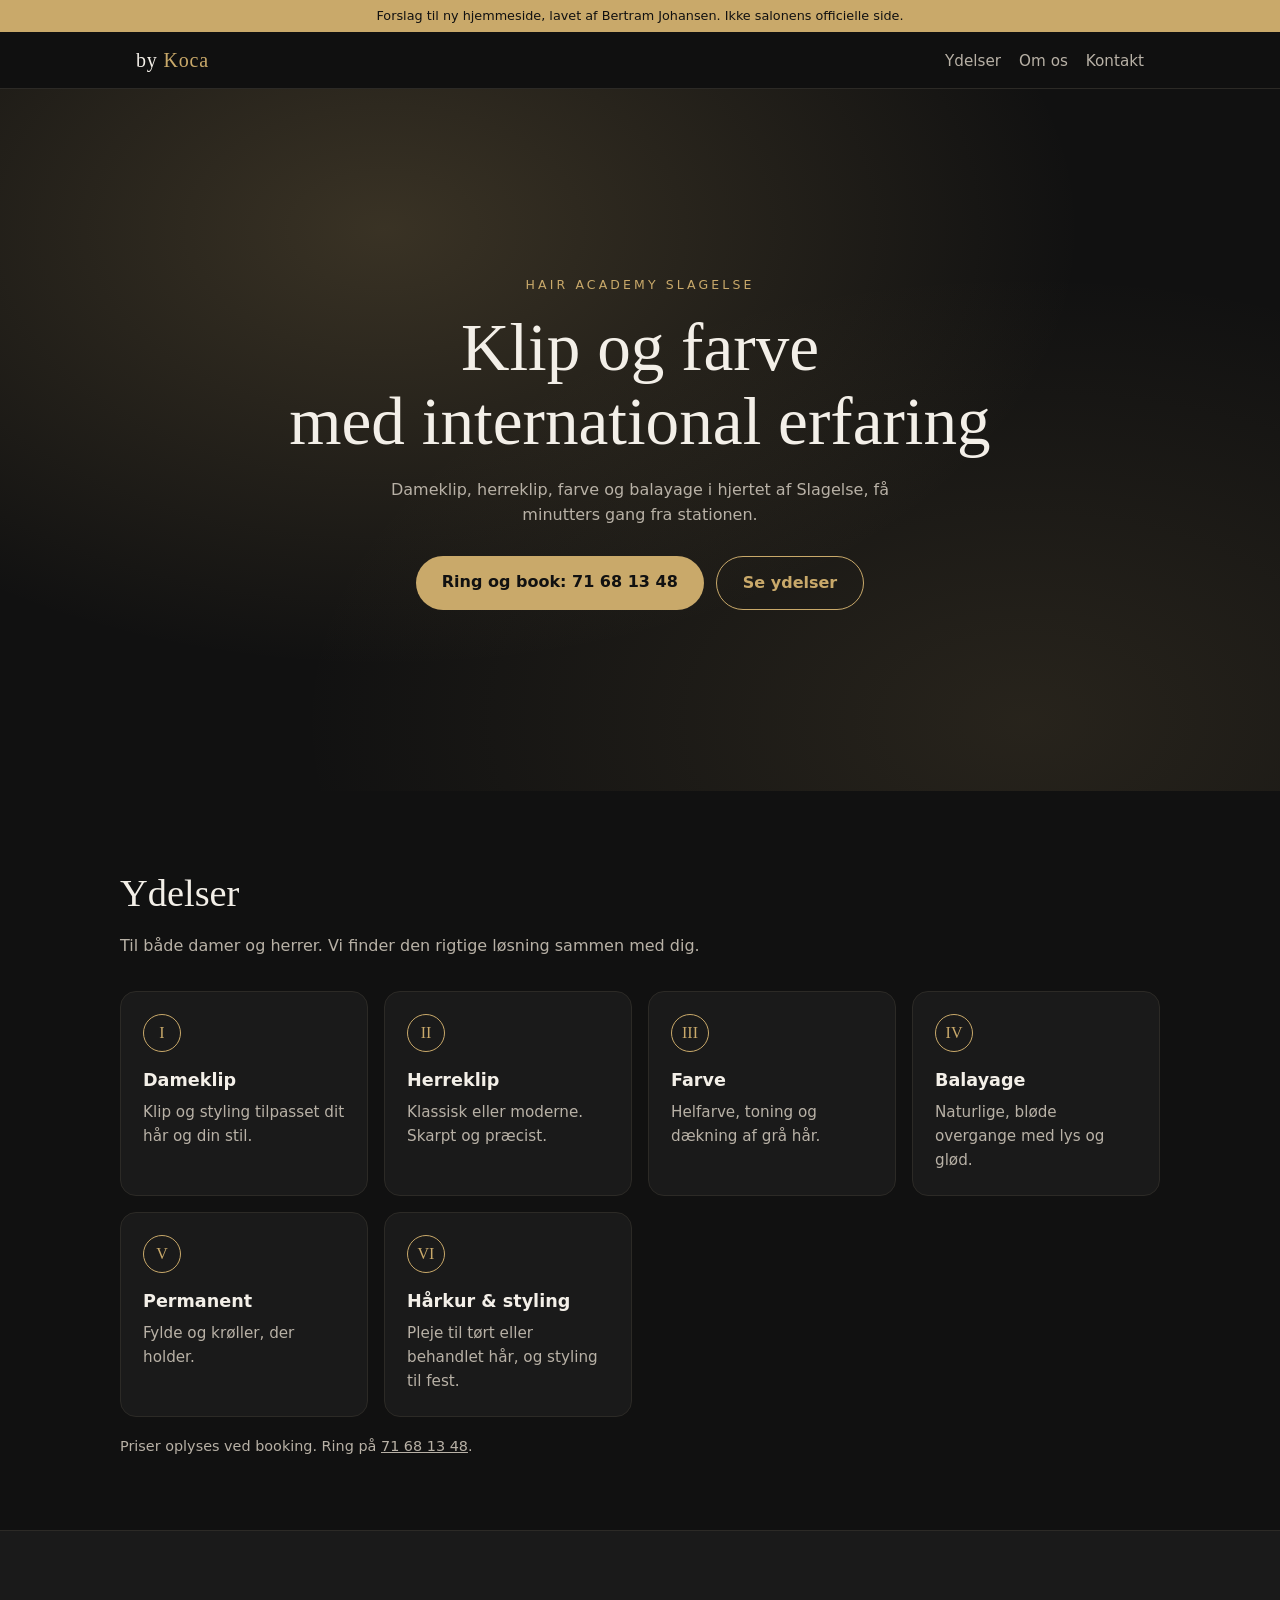
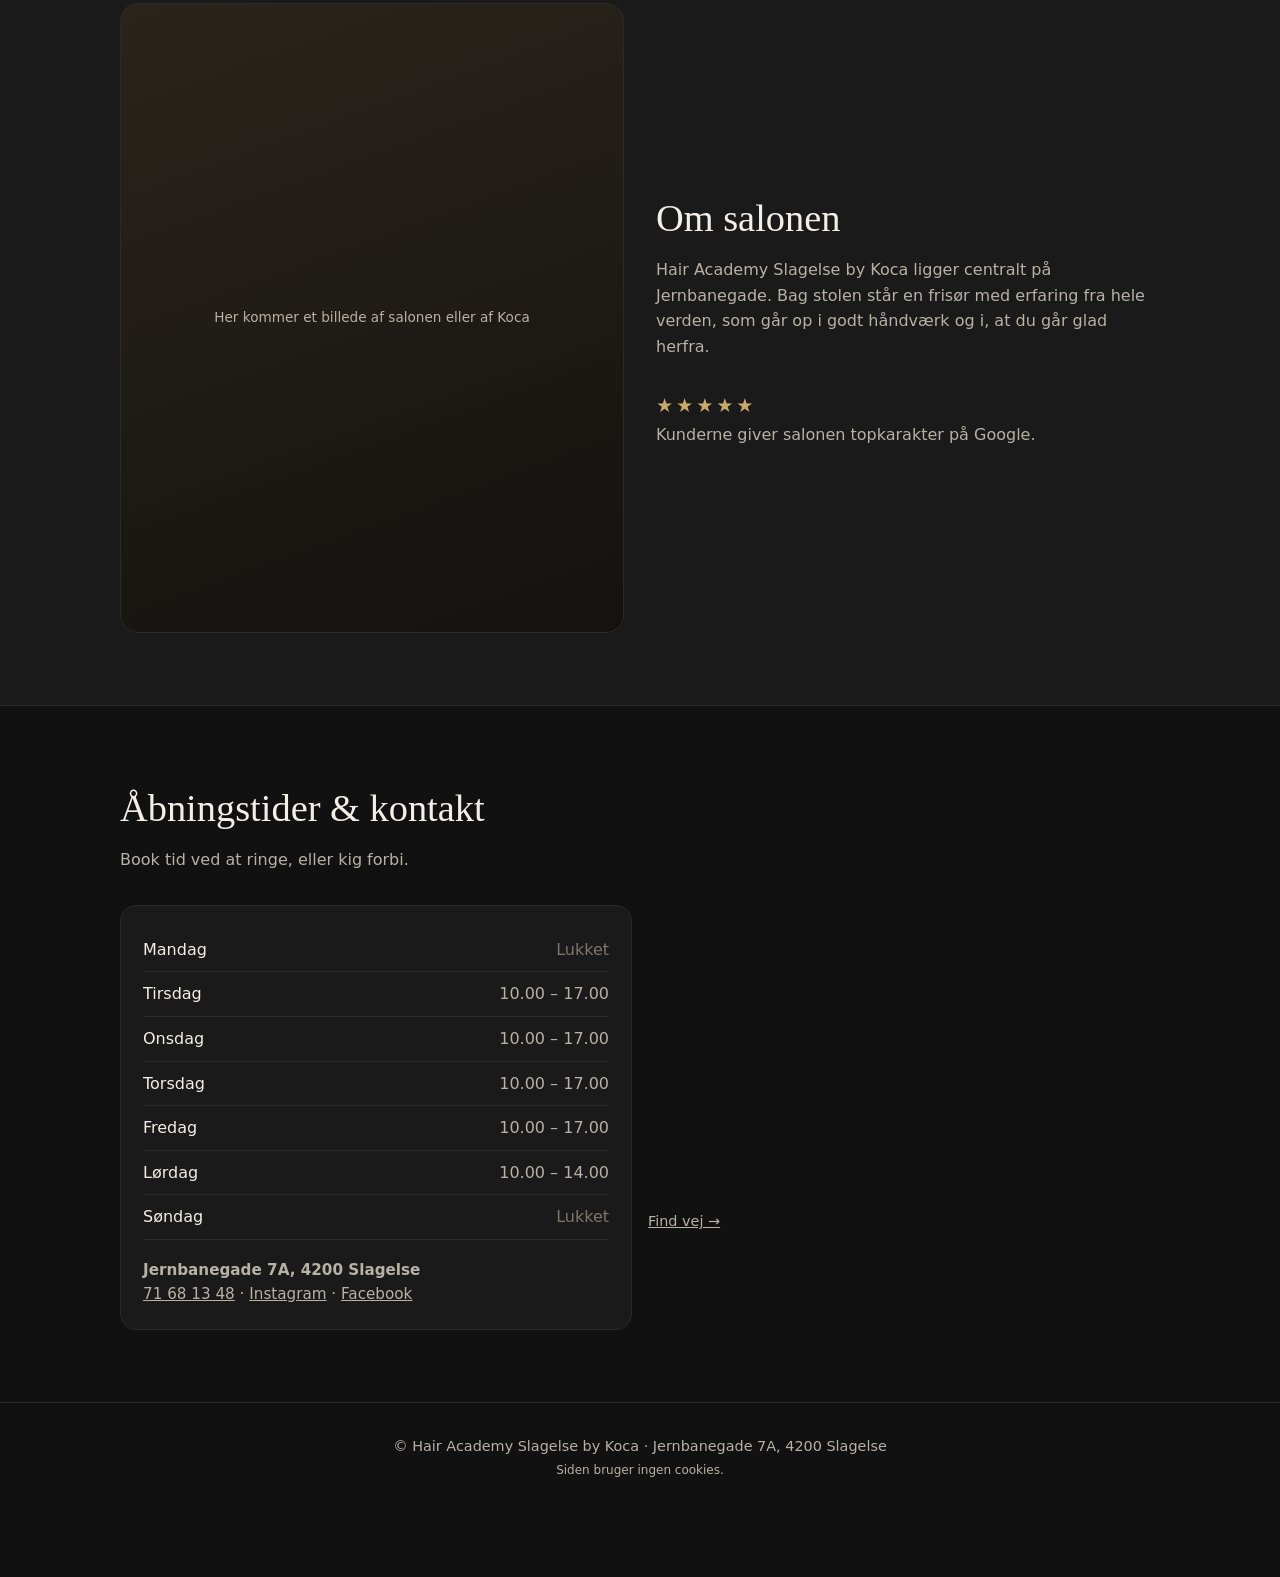
==== by-koca/index.html @ 536d4880 "Demo-mappe, By Koca og Pancake'Z" ====
<!doctype html>
<html lang="da">
<head>
<meta charset="utf-8">
<meta name="viewport" content="width=device-width, initial-scale=1">
<meta name="robots" content="noindex, nofollow">
<title>Hair Academy Slagelse by Koca · Frisør i Slagelse</title>
<meta name="description" content="Frisør på Jernbanegade 7A i Slagelse. Dameklip, herreklip, farve og balayage med international erfaring.">
<style>
  :root { --bg:#111; --bg2:#1a1a1a; --text:#f3efe8; --muted:#b8b1a6; --gold:#c9a96a; --line:#2c2a26; }
  * { box-sizing:border-box; margin:0; }
  html { scroll-behavior:smooth; }
  body { background:var(--bg); color:var(--text); font:16px/1.6 "Segoe UI",system-ui,-apple-system,Roboto,sans-serif; }
  a { color:inherit; }
  .demo { background:var(--gold); color:#111; text-align:center; font-size:.8rem; padding:6px 12px; }
  header { position:sticky; top:0; z-index:5; background:rgba(17,17,17,.92); backdrop-filter:blur(8px); border-bottom:1px solid var(--line); }
  .nav { max-width:1040px; margin:auto; display:flex; align-items:center; justify-content:space-between; padding:12px 16px; }
  .logo { font-family:Georgia,"Times New Roman",serif; font-size:1.25rem; letter-spacing:.04em; text-decoration:none; }
  .logo span { color:var(--gold); }
  .nav nav a { text-decoration:none; color:var(--muted); margin-left:18px; font-size:.95rem; }
  .nav nav a:hover { color:var(--gold); }
  @media (max-width:640px){ .nav nav { display:none; } }
  .hero { min-height:78vh; display:grid; place-items:center; text-align:center; padding:64px 16px;
    background: radial-gradient(ellipse at 30% 20%, rgba(201,169,106,.22), transparent 55%), radial-gradient(ellipse at 80% 90%, rgba(201,169,106,.12), transparent 50%), var(--bg); }
  .hero small { color:var(--gold); letter-spacing:.25em; text-transform:uppercase; font-size:.78rem; }
  .hero h1 { font-family:Georgia,"Times New Roman",serif; font-weight:400; font-size:clamp(2.2rem,7vw,4.2rem); line-height:1.1; margin:14px 0 18px; }
  .hero p { color:var(--muted); max-width:520px; margin:0 auto 28px; }
  .btns { display:flex; gap:12px; justify-content:center; flex-wrap:wrap; }
  .btn { display:inline-block; padding:13px 26px; border-radius:999px; text-decoration:none; font-weight:600; }
  .btn.gold { background:var(--gold); color:#111; }
  .btn.ghost { border:1px solid var(--gold); color:var(--gold); }
  section { padding:72px 16px; }
  .wrap { max-width:1040px; margin:auto; }
  h2 { font-family:Georgia,"Times New Roman",serif; font-weight:400; font-size:clamp(1.7rem,4vw,2.4rem); margin-bottom:8px; }
  .sub { color:var(--muted); margin-bottom:32px; }
  .grid { display:grid; gap:16px; grid-template-columns:repeat(auto-fit,minmax(220px,1fr)); }
  .card { background:var(--bg2); border:1px solid var(--line); border-radius:16px; padding:22px; }
  .card h3 { font-size:1.1rem; margin-bottom:6px; }
  .card p { color:var(--muted); font-size:.95rem; }
  .card .ico { width:38px; height:38px; border-radius:50%; border:1px solid var(--gold); display:grid; place-items:center; color:var(--gold); margin-bottom:14px; font-family:Georgia,serif; }
  .note { color:var(--muted); font-size:.9rem; margin-top:18px; }
  .about { background:var(--bg2); border-block:1px solid var(--line); }
  .about .wrap { display:grid; gap:32px; grid-template-columns:1fr 1fr; align-items:center; }
  @media (max-width:760px){ .about .wrap { grid-template-columns:1fr; } }
  .photo { aspect-ratio:4/5; border-radius:18px; background:linear-gradient(160deg,#2a241b,#141210); border:1px solid var(--line); display:grid; place-items:center; color:var(--muted); font-size:.85rem; text-align:center; padding:20px; }
  .stars { color:var(--gold); letter-spacing:.15em; font-size:1.2rem; }
  .info { display:grid; gap:16px; grid-template-columns:1fr 1fr; }
  @media (max-width:760px){ .info { grid-template-columns:1fr; } }
  table { width:100%; border-collapse:collapse; }
  td { padding:9px 0; border-bottom:1px solid var(--line); }
  td:last-child { text-align:right; color:var(--muted); }
  .closed { color:#7d766c !important; }
  iframe { width:100%; height:280px; border:0; border-radius:14px; filter:grayscale(.6) invert(.9) hue-rotate(180deg); }
  footer { text-align:center; padding:32px 16px 96px; color:var(--muted); font-size:.9rem; border-top:1px solid var(--line); }
  footer a { color:var(--gold); }
  .callbar { position:fixed; bottom:14px; left:50%; transform:translateX(-50%); z-index:6; box-shadow:0 8px 30px rgba(0,0,0,.5); }
  @media (min-width:761px){ .callbar { display:none; } }
</style>
</head>
<body>
<div class="demo">Forslag til ny hjemmeside, lavet af Bertram Johansen. Ikke salonens officielle side.</div>

<header>
  <div class="nav">
    <a class="logo" href="#top">by <span>Koca</span></a>
    <nav><a href="#ydelser">Ydelser</a><a href="#om">Om os</a><a href="#kontakt">Kontakt</a></nav>
  </div>
</header>

<main id="top">
  <div class="hero">
    <div>
      <small>Hair Academy Slagelse</small>
      <h1>Klip og farve<br>med international erfaring</h1>
      <p>Dameklip, herreklip, farve og balayage i hjertet af Slagelse, få minutters gang fra stationen.</p>
      <div class="btns">
        <a class="btn gold" href="tel:+4571681348">Ring og book: 71 68 13 48</a>
        <a class="btn ghost" href="#ydelser">Se ydelser</a>
      </div>
    </div>
  </div>

  <section id="ydelser">
    <div class="wrap">
      <h2>Ydelser</h2>
      <p class="sub">Til både damer og herrer. Vi finder den rigtige løsning sammen med dig.</p>
      <div class="grid">
        <div class="card"><div class="ico">I</div><h3>Dameklip</h3><p>Klip og styling tilpasset dit hår og din stil.</p></div>
        <div class="card"><div class="ico">II</div><h3>Herreklip</h3><p>Klassisk eller moderne. Skarpt og præcist.</p></div>
        <div class="card"><div class="ico">III</div><h3>Farve</h3><p>Helfarve, toning og dækning af grå hår.</p></div>
        <div class="card"><div class="ico">IV</div><h3>Balayage</h3><p>Naturlige, bløde overgange med lys og glød.</p></div>
        <div class="card"><div class="ico">V</div><h3>Permanent</h3><p>Fylde og krøller, der holder.</p></div>
        <div class="card"><div class="ico">VI</div><h3>Hårkur &amp; styling</h3><p>Pleje til tørt eller behandlet hår, og styling til fest.</p></div>
      </div>
      <p class="note">Priser oplyses ved booking. Ring på <a href="tel:+4571681348">71 68 13 48</a>.</p>
    </div>
  </section>

  <section id="om" class="about">
    <div class="wrap">
      <div class="photo">Her kommer et billede af salonen eller af Koca</div>
      <div>
        <h2>Om salonen</h2>
        <p class="sub">Hair Academy Slagelse by Koca ligger centralt på Jernbanegade. Bag stolen står en frisør med erfaring fra hele verden, som går op i godt håndværk og i, at du går glad herfra.</p>
        <p class="stars">★★★★★</p>
        <p style="color:var(--muted)">Kunderne giver salonen topkarakter på Google.</p>
      </div>
    </div>
  </section>

  <section id="kontakt">
    <div class="wrap">
      <h2>Åbningstider &amp; kontakt</h2>
      <p class="sub">Book tid ved at ringe, eller kig forbi.</p>
      <div class="info">
        <div class="card">
          <table>
            <tr><td>Mandag</td><td class="closed">Lukket</td></tr>
            <tr><td>Tirsdag</td><td>10.00 – 17.00</td></tr>
            <tr><td>Onsdag</td><td>10.00 – 17.00</td></tr>
            <tr><td>Torsdag</td><td>10.00 – 17.00</td></tr>
            <tr><td>Fredag</td><td>10.00 – 17.00</td></tr>
            <tr><td>Lørdag</td><td>10.00 – 14.00</td></tr>
            <tr><td>Søndag</td><td class="closed">Lukket</td></tr>
          </table>
          <p class="note"><strong>Jernbanegade 7A, 4200 Slagelse</strong><br>
          <a href="tel:+4571681348">71 68 13 48</a> ·
          <a href="https://www.instagram.com/bykoca_slagelse/" target="_blank" rel="noopener">Instagram</a> ·
          <a href="https://www.facebook.com/p/By-Koca-100033615373855/" target="_blank" rel="noopener">Facebook</a></p>
        </div>
        <div>
          <iframe title="Kort" loading="lazy" src="https://www.openstreetmap.org/export/embed.html?bbox=11.3491%2C55.4040%2C11.3571%2C55.4075&amp;layer=mapnik&amp;marker=55.4057655%2C11.3531335"></iframe>
          <p class="note"><a href="https://www.openstreetmap.org/directions?to=55.4057655%2C11.3531335" target="_blank" rel="noopener">Find vej →</a></p>
        </div>
      </div>
    </div>
  </section>
</main>

<footer>
  © Hair Academy Slagelse by Koca · Jernbanegade 7A, 4200 Slagelse<br>
  <small>Siden bruger ingen cookies.</small>
</footer>

<a class="btn gold callbar" href="tel:+4571681348">📞 Ring og book</a>
</body>
</html>
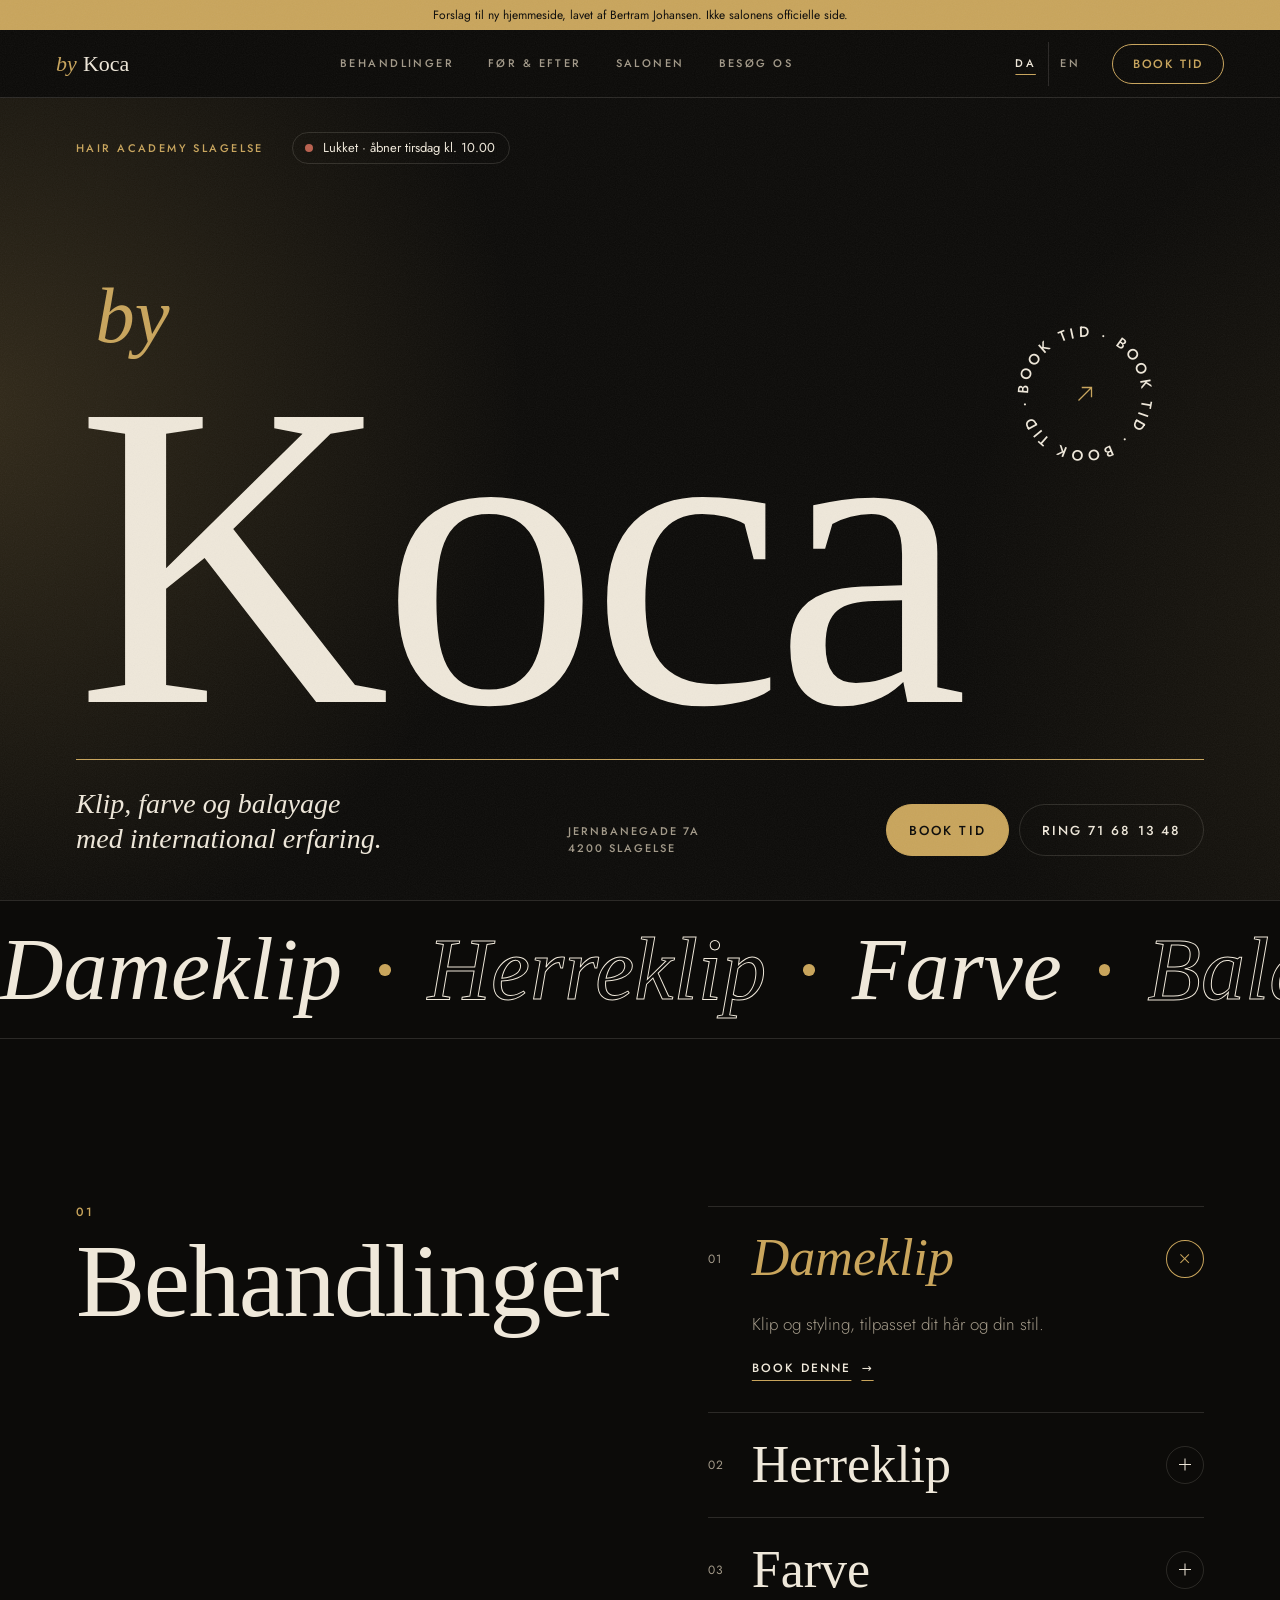
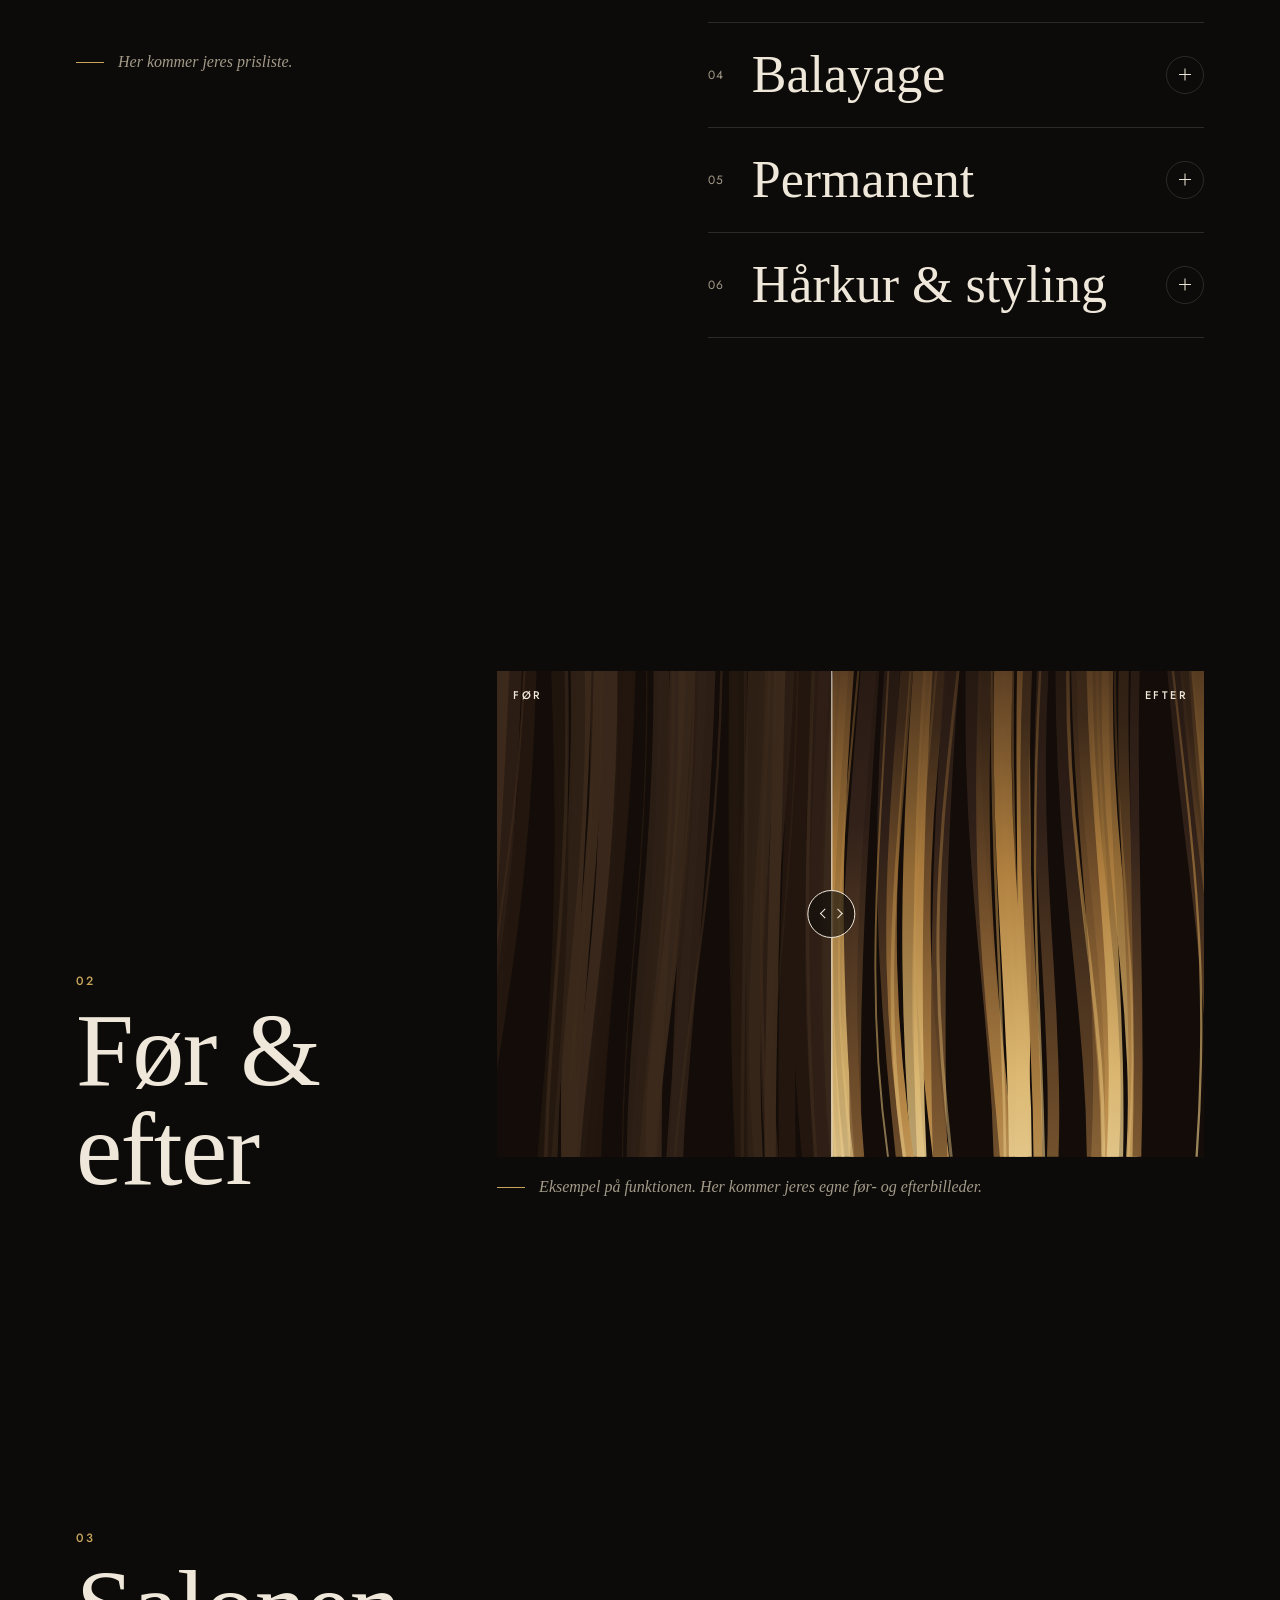
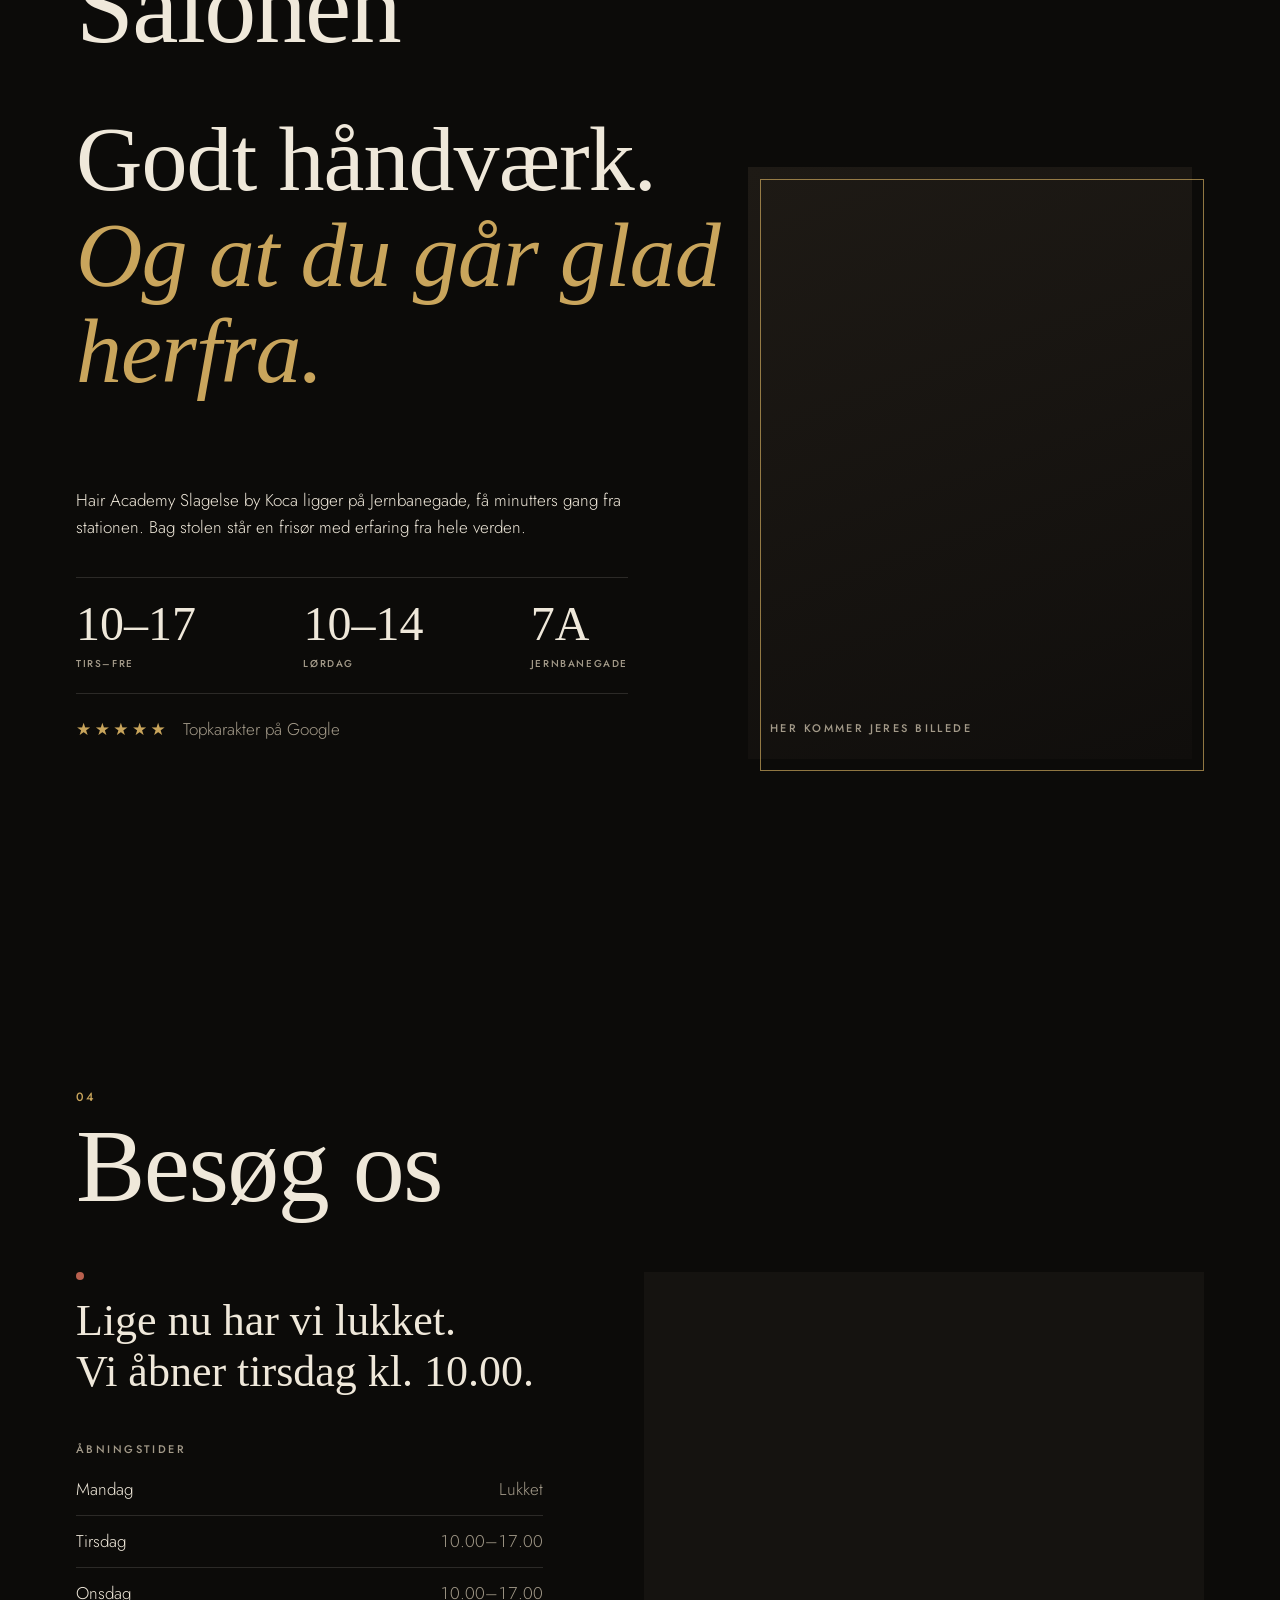
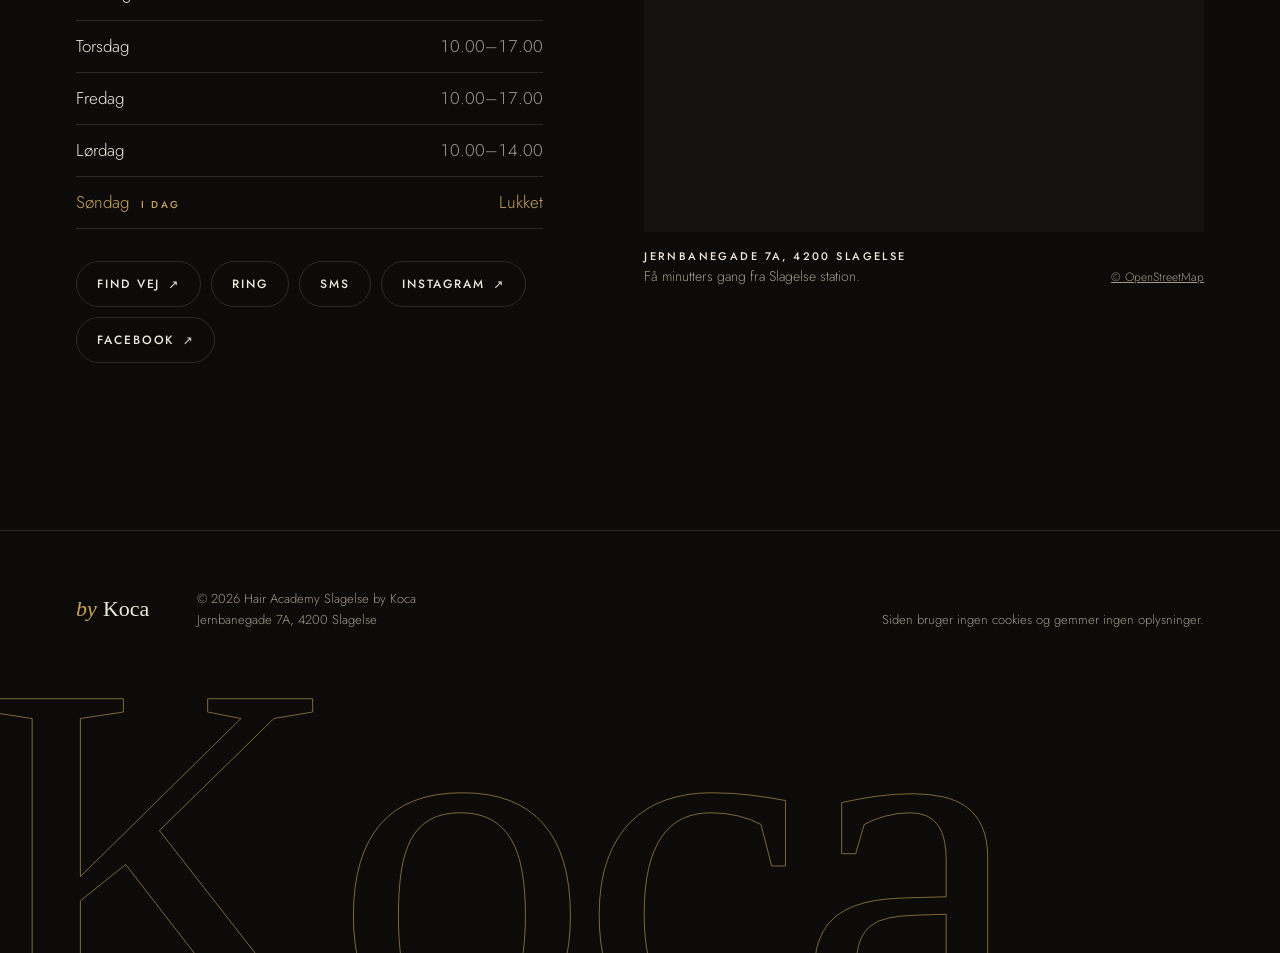
==== commit b1cd9c3f: "By Koca: ny flagskibsdemo med tidsbestilling, live status, før/efter og DA/EN Co-Authored-By: Claude" ====
--- a/by-koca/index.html
+++ b/by-koca/index.html
@@ -2,146 +2,319 @@
 <html lang="da">
 <head>
 <meta charset="utf-8">
-<meta name="viewport" content="width=device-width, initial-scale=1">
+<meta name="viewport" content="width=device-width, initial-scale=1, viewport-fit=cover">
 <meta name="robots" content="noindex, nofollow">
 <title>Hair Academy Slagelse by Koca · Frisør i Slagelse</title>
-<meta name="description" content="Frisør på Jernbanegade 7A i Slagelse. Dameklip, herreklip, farve og balayage med international erfaring.">
-<style>
-  :root { --bg:#111; --bg2:#1a1a1a; --text:#f3efe8; --muted:#b8b1a6; --gold:#c9a96a; --line:#2c2a26; }
-  * { box-sizing:border-box; margin:0; }
-  html { scroll-behavior:smooth; }
-  body { background:var(--bg); color:var(--text); font:16px/1.6 "Segoe UI",system-ui,-apple-system,Roboto,sans-serif; }
-  a { color:inherit; }
-  .demo { background:var(--gold); color:#111; text-align:center; font-size:.8rem; padding:6px 12px; }
-  header { position:sticky; top:0; z-index:5; background:rgba(17,17,17,.92); backdrop-filter:blur(8px); border-bottom:1px solid var(--line); }
-  .nav { max-width:1040px; margin:auto; display:flex; align-items:center; justify-content:space-between; padding:12px 16px; }
-  .logo { font-family:Georgia,"Times New Roman",serif; font-size:1.25rem; letter-spacing:.04em; text-decoration:none; }
-  .logo span { color:var(--gold); }
-  .nav nav a { text-decoration:none; color:var(--muted); margin-left:18px; font-size:.95rem; }
-  .nav nav a:hover { color:var(--gold); }
-  @media (max-width:640px){ .nav nav { display:none; } }
-  .hero { min-height:78vh; display:grid; place-items:center; text-align:center; padding:64px 16px;
-    background: radial-gradient(ellipse at 30% 20%, rgba(201,169,106,.22), transparent 55%), radial-gradient(ellipse at 80% 90%, rgba(201,169,106,.12), transparent 50%), var(--bg); }
-  .hero small { color:var(--gold); letter-spacing:.25em; text-transform:uppercase; font-size:.78rem; }
-  .hero h1 { font-family:Georgia,"Times New Roman",serif; font-weight:400; font-size:clamp(2.2rem,7vw,4.2rem); line-height:1.1; margin:14px 0 18px; }
-  .hero p { color:var(--muted); max-width:520px; margin:0 auto 28px; }
-  .btns { display:flex; gap:12px; justify-content:center; flex-wrap:wrap; }
-  .btn { display:inline-block; padding:13px 26px; border-radius:999px; text-decoration:none; font-weight:600; }
-  .btn.gold { background:var(--gold); color:#111; }
-  .btn.ghost { border:1px solid var(--gold); color:var(--gold); }
-  section { padding:72px 16px; }
-  .wrap { max-width:1040px; margin:auto; }
-  h2 { font-family:Georgia,"Times New Roman",serif; font-weight:400; font-size:clamp(1.7rem,4vw,2.4rem); margin-bottom:8px; }
-  .sub { color:var(--muted); margin-bottom:32px; }
-  .grid { display:grid; gap:16px; grid-template-columns:repeat(auto-fit,minmax(220px,1fr)); }
-  .card { background:var(--bg2); border:1px solid var(--line); border-radius:16px; padding:22px; }
-  .card h3 { font-size:1.1rem; margin-bottom:6px; }
-  .card p { color:var(--muted); font-size:.95rem; }
-  .card .ico { width:38px; height:38px; border-radius:50%; border:1px solid var(--gold); display:grid; place-items:center; color:var(--gold); margin-bottom:14px; font-family:Georgia,serif; }
-  .note { color:var(--muted); font-size:.9rem; margin-top:18px; }
-  .about { background:var(--bg2); border-block:1px solid var(--line); }
-  .about .wrap { display:grid; gap:32px; grid-template-columns:1fr 1fr; align-items:center; }
-  @media (max-width:760px){ .about .wrap { grid-template-columns:1fr; } }
-  .photo { aspect-ratio:4/5; border-radius:18px; background:linear-gradient(160deg,#2a241b,#141210); border:1px solid var(--line); display:grid; place-items:center; color:var(--muted); font-size:.85rem; text-align:center; padding:20px; }
-  .stars { color:var(--gold); letter-spacing:.15em; font-size:1.2rem; }
-  .info { display:grid; gap:16px; grid-template-columns:1fr 1fr; }
-  @media (max-width:760px){ .info { grid-template-columns:1fr; } }
-  table { width:100%; border-collapse:collapse; }
-  td { padding:9px 0; border-bottom:1px solid var(--line); }
-  td:last-child { text-align:right; color:var(--muted); }
-  .closed { color:#7d766c !important; }
-  iframe { width:100%; height:280px; border:0; border-radius:14px; filter:grayscale(.6) invert(.9) hue-rotate(180deg); }
-  footer { text-align:center; padding:32px 16px 96px; color:var(--muted); font-size:.9rem; border-top:1px solid var(--line); }
-  footer a { color:var(--gold); }
-  .callbar { position:fixed; bottom:14px; left:50%; transform:translateX(-50%); z-index:6; box-shadow:0 8px 30px rgba(0,0,0,.5); }
-  @media (min-width:761px){ .callbar { display:none; } }
-</style>
+<meta name="description" content="Frisør på Jernbanegade 7A i Slagelse. Dameklip, herreklip, farve, balayage og permanent med international erfaring. Book tid på 71 68 13 48.">
+<meta name="theme-color" content="#0c0b09">
+<meta name="color-scheme" content="dark">
+<meta name="format-detection" content="telephone=no">
+<meta property="og:type" content="website">
+<meta property="og:title" content="Hair Academy Slagelse by Koca">
+<meta property="og:description" content="Klip, farve og balayage med international erfaring. Jernbanegade 7A, 4200 Slagelse.">
+<meta property="og:locale" content="da_DK">
+<!-- Favicon: a gold K, inline so there is no extra file -->
+<link rel="icon" href="data:image/svg+xml,%3Csvg xmlns='http://www.w3.org/2000/svg' viewBox='0 0 64 64'%3E%3Crect width='64' height='64' rx='14' fill='%230c0b09'/%3E%3Ctext x='32' y='47' text-anchor='middle' font-family='Georgia,serif' font-style='italic' font-size='46' fill='%23c9a55c'%3EK%3C/text%3E%3C/svg%3E">
+<link rel="preconnect" href="https://fonts.bunny.net" crossorigin>
+<link rel="stylesheet" href="https://fonts.bunny.net/css?family=bodoni-moda:400,400i,500i|jost:300,400,500&amp;display=swap">
+<link rel="stylesheet" href="style.css?v=2">
+<script type="application/ld+json">
+{
+  "@context": "https://schema.org",
+  "@type": "HairSalon",
+  "name": "Hair Academy Slagelse by Koca",
+  "telephone": "+4571681348",
+  "address": {
+    "@type": "PostalAddress",
+    "streetAddress": "Jernbanegade 7A",
+    "postalCode": "4200",
+    "addressLocality": "Slagelse",
+    "addressCountry": "DK"
+  },
+  "geo": { "@type": "GeoCoordinates", "latitude": 55.4057655, "longitude": 11.3531335 },
+  "openingHoursSpecification": [
+    { "@type": "OpeningHoursSpecification", "dayOfWeek": ["Tuesday", "Wednesday", "Thursday", "Friday"], "opens": "10:00", "closes": "17:00" },
+    { "@type": "OpeningHoursSpecification", "dayOfWeek": "Saturday", "opens": "10:00", "closes": "14:00" }
+  ],
+  "sameAs": ["https://www.instagram.com/bykoca_slagelse/", "https://www.facebook.com/p/By-Koca-100033615373855/"]
+}
+</script>
+<!-- Small file, loaded here on purpose: it marks the page as "js" before the first paint. -->
+<script src="app.js?v=2"></script>
 </head>
 <body>
-<div class="demo">Forslag til ny hjemmeside, lavet af Bertram Johansen. Ikke salonens officielle side.</div>
-
-<header>
-  <div class="nav">
-    <a class="logo" href="#top">by <span>Koca</span></a>
-    <nav><a href="#ydelser">Ydelser</a><a href="#om">Om os</a><a href="#kontakt">Kontakt</a></nav>
+<a class="skip" href="#indhold" data-i18n="skip">Spring til indhold</a>
+
+<!-- Demo banner. Remove it when the site goes live. -->
+<p class="demo" lang="da">Forslag til ny hjemmeside, lavet af Bertram Johansen. Ikke salonens officielle side.</p>
+
+<header class="top">
+  <a class="mark" href="#top" aria-label="by Koca, til toppen" data-i18n-attr="aria-label:home"><i>by</i> Koca</a>
+  <nav class="top__nav" aria-label="Sektioner" data-i18n-attr="aria-label:navLabel">
+    <a href="#behandlinger" data-i18n="s1">Behandlinger</a>
+    <a href="#foer-efter" data-i18n="s2">Før &amp; efter</a>
+    <a href="#salonen" data-i18n="s3">Salonen</a>
+    <a href="#besoeg" data-i18n="s4">Besøg os</a>
+  </nav>
+  <div class="top__tools">
+    <div class="lang" role="group" aria-label="Sprog" data-i18n-attr="aria-label:langLabel">
+      <button type="button" class="lang__btn" data-lang="da" aria-pressed="true" aria-label="Dansk" lang="da">DA</button>
+      <button type="button" class="lang__btn" data-lang="en" aria-pressed="false" aria-label="English" lang="en">EN</button>
+    </div>
+    <button type="button" class="pill top__book" data-book data-i18n="book">Book tid</button>
   </div>
 </header>
 
-<main id="top">
-  <div class="hero">
-    <div>
-      <small>Hair Academy Slagelse</small>
-      <h1>Klip og farve<br>med international erfaring</h1>
-      <p>Dameklip, herreklip, farve og balayage i hjertet af Slagelse, få minutters gang fra stationen.</p>
-      <div class="btns">
-        <a class="btn gold" href="tel:+4571681348">Ring og book: 71 68 13 48</a>
-        <a class="btn ghost" href="#ydelser">Se ydelser</a>
-      </div>
+<main id="indhold">
+
+  <!-- Hero -->
+  <section class="hero" aria-labelledby="hero-title">
+    <div class="hero__aura" aria-hidden="true"><i></i><i></i></div>
+    <div class="hero__in wrap">
+      <div class="hero__meta">
+        <p class="caps hero__eyebrow">Hair Academy Slagelse</p>
+        <p class="status" data-status hidden><span class="dot" aria-hidden="true"></span><span data-st="pill"></span></p>
+      </div>
+
+      <div class="hero__word">
+        <h1 class="hero__title" id="hero-title">
+          <span class="sr">Hair Academy Slagelse by Koca</span>
+          <span class="hero__by" aria-hidden="true">by</span>
+          <span class="hero__koca" aria-hidden="true"><b>K</b><b>o</b><b>c</b><b>a</b></span>
+        </h1>
+        <!-- Rotating badge. textLength closes the ring of text exactly. -->
+        <button type="button" class="badge" data-book aria-label="Book tid" data-i18n-attr="aria-label:book">
+          <svg class="badge__ring" viewBox="0 0 120 120" aria-hidden="true" focusable="false">
+            <defs><path id="badge-circle" d="M60 60m-46 0a46 46 0 1 1 92 0a46 46 0 1 1-92 0"/></defs>
+            <text><textPath href="#badge-circle" textLength="289" data-i18n="badge">BOOK TID · BOOK TID · BOOK TID ·&#160;</textPath></text>
+          </svg>
+          <svg class="badge__arrow" viewBox="0 0 24 24" aria-hidden="true" focusable="false"><path d="M6 18 18 6M9 6h9v9"/></svg>
+        </button>
+      </div>
+
+      <div class="hero__rule" aria-hidden="true"></div>
+
+      <div class="hero__foot">
+        <p class="hero__lede"><span data-i18n="lede1">Klip, farve og balayage</span> <span data-i18n="lede2">med international erfaring.</span></p>
+        <address class="caps hero__addr"><span>Jernbanegade 7A</span> <span>4200 Slagelse</span></address>
+        <div class="hero__cta">
+          <button type="button" class="btn btn--gold" data-book data-i18n="book">Book tid</button>
+          <a class="btn btn--line" href="tel:+4571681348" data-i18n="call">Ring 71 68 13 48</a>
+        </div>
+      </div>
+    </div>
+  </section>
+
+  <!-- Marquee: decoration only, the treatments are listed properly below -->
+  <div class="marquee" aria-hidden="true">
+    <div class="marquee__track">
+      <p class="marquee__set">
+        <span data-i18n="t_dameklip">Dameklip</span><span data-i18n="t_herreklip">Herreklip</span><span data-i18n="t_farve">Farve</span><span data-i18n="t_balayage">Balayage</span><span data-i18n="t_permanent">Permanent</span><span data-i18n="t_kur">Hårkur &amp; styling</span>
+      </p>
+      <p class="marquee__set">
+        <span data-i18n="t_dameklip">Dameklip</span><span data-i18n="t_herreklip">Herreklip</span><span data-i18n="t_farve">Farve</span><span data-i18n="t_balayage">Balayage</span><span data-i18n="t_permanent">Permanent</span><span data-i18n="t_kur">Hårkur &amp; styling</span>
+      </p>
     </div>
   </div>
 
-  <section id="ydelser">
-    <div class="wrap">
-      <h2>Ydelser</h2>
-      <p class="sub">Til både damer og herrer. Vi finder den rigtige løsning sammen med dig.</p>
-      <div class="grid">
-        <div class="card"><div class="ico">I</div><h3>Dameklip</h3><p>Klip og styling tilpasset dit hår og din stil.</p></div>
-        <div class="card"><div class="ico">II</div><h3>Herreklip</h3><p>Klassisk eller moderne. Skarpt og præcist.</p></div>
-        <div class="card"><div class="ico">III</div><h3>Farve</h3><p>Helfarve, toning og dækning af grå hår.</p></div>
-        <div class="card"><div class="ico">IV</div><h3>Balayage</h3><p>Naturlige, bløde overgange med lys og glød.</p></div>
-        <div class="card"><div class="ico">V</div><h3>Permanent</h3><p>Fylde og krøller, der holder.</p></div>
-        <div class="card"><div class="ico">VI</div><h3>Hårkur &amp; styling</h3><p>Pleje til tørt eller behandlet hår, og styling til fest.</p></div>
-      </div>
-      <p class="note">Priser oplyses ved booking. Ring på <a href="tel:+4571681348">71 68 13 48</a>.</p>
-    </div>
-  </section>
-
-  <section id="om" class="about">
-    <div class="wrap">
-      <div class="photo">Her kommer et billede af salonen eller af Koca</div>
-      <div>
-        <h2>Om salonen</h2>
-        <p class="sub">Hair Academy Slagelse by Koca ligger centralt på Jernbanegade. Bag stolen står en frisør med erfaring fra hele verden, som går op i godt håndværk og i, at du går glad herfra.</p>
-        <p class="stars">★★★★★</p>
-        <p style="color:var(--muted)">Kunderne giver salonen topkarakter på Google.</p>
-      </div>
-    </div>
-  </section>
-
-  <section id="kontakt">
-    <div class="wrap">
-      <h2>Åbningstider &amp; kontakt</h2>
-      <p class="sub">Book tid ved at ringe, eller kig forbi.</p>
-      <div class="info">
-        <div class="card">
-          <table>
-            <tr><td>Mandag</td><td class="closed">Lukket</td></tr>
-            <tr><td>Tirsdag</td><td>10.00 – 17.00</td></tr>
-            <tr><td>Onsdag</td><td>10.00 – 17.00</td></tr>
-            <tr><td>Torsdag</td><td>10.00 – 17.00</td></tr>
-            <tr><td>Fredag</td><td>10.00 – 17.00</td></tr>
-            <tr><td>Lørdag</td><td>10.00 – 14.00</td></tr>
-            <tr><td>Søndag</td><td class="closed">Lukket</td></tr>
-          </table>
-          <p class="note"><strong>Jernbanegade 7A, 4200 Slagelse</strong><br>
-          <a href="tel:+4571681348">71 68 13 48</a> ·
-          <a href="https://www.instagram.com/bykoca_slagelse/" target="_blank" rel="noopener">Instagram</a> ·
-          <a href="https://www.facebook.com/p/By-Koca-100033615373855/" target="_blank" rel="noopener">Facebook</a></p>
-        </div>
-        <div>
-          <iframe title="Kort" loading="lazy" src="https://www.openstreetmap.org/export/embed.html?bbox=11.3491%2C55.4040%2C11.3571%2C55.4075&amp;layer=mapnik&amp;marker=55.4057655%2C11.3531335"></iframe>
-          <p class="note"><a href="https://www.openstreetmap.org/directions?to=55.4057655%2C11.3531335" target="_blank" rel="noopener">Find vej →</a></p>
-        </div>
-      </div>
+  <!-- 01 Treatments -->
+  <section class="sec treat" id="behandlinger" aria-labelledby="h-treat">
+    <div class="wrap treat__grid">
+      <header class="sec__head" data-reveal>
+        <span class="sec__no" aria-hidden="true">01</span>
+        <h2 id="h-treat" data-i18n="s1">Behandlinger</h2>
+      </header>
+
+      <div class="acc" data-reveal>
+        <div class="acc__row">
+          <h3><button type="button" class="acc__btn" aria-expanded="true" aria-controls="acc-1">
+            <span class="num" aria-hidden="true">01</span><span class="acc__name" data-i18n="t_dameklip">Dameklip</span><span class="acc__plus" aria-hidden="true"></span>
+          </button></h3>
+          <div class="acc__panel" id="acc-1"><div class="acc__in">
+            <p data-i18n="d_dameklip">Klip og styling, tilpasset dit hår og din stil.</p>
+            <button type="button" class="link" data-book="dameklip"><span data-i18n="bookThis">Book denne</span><span class="arrow" aria-hidden="true">→</span></button>
+          </div></div>
+        </div>
+        <div class="acc__row">
+          <h3><button type="button" class="acc__btn" aria-expanded="true" aria-controls="acc-2">
+            <span class="num" aria-hidden="true">02</span><span class="acc__name" data-i18n="t_herreklip">Herreklip</span><span class="acc__plus" aria-hidden="true"></span>
+          </button></h3>
+          <div class="acc__panel" id="acc-2"><div class="acc__in">
+            <p data-i18n="d_herreklip">Klassisk eller moderne. Skarpt og præcist.</p>
+            <button type="button" class="link" data-book="herreklip"><span data-i18n="bookThis">Book denne</span><span class="arrow" aria-hidden="true">→</span></button>
+          </div></div>
+        </div>
+        <div class="acc__row">
+          <h3><button type="button" class="acc__btn" aria-expanded="true" aria-controls="acc-3">
+            <span class="num" aria-hidden="true">03</span><span class="acc__name" data-i18n="t_farve">Farve</span><span class="acc__plus" aria-hidden="true"></span>
+          </button></h3>
+          <div class="acc__panel" id="acc-3"><div class="acc__in">
+            <p data-i18n="d_farve">Helfarve, toning og dækning af grå hår.</p>
+            <button type="button" class="link" data-book="farve"><span data-i18n="bookThis">Book denne</span><span class="arrow" aria-hidden="true">→</span></button>
+          </div></div>
+        </div>
+        <div class="acc__row">
+          <h3><button type="button" class="acc__btn" aria-expanded="true" aria-controls="acc-4">
+            <span class="num" aria-hidden="true">04</span><span class="acc__name" data-i18n="t_balayage">Balayage</span><span class="acc__plus" aria-hidden="true"></span>
+          </button></h3>
+          <div class="acc__panel" id="acc-4"><div class="acc__in">
+            <p data-i18n="d_balayage">Bløde, naturlige overgange med lys og glød.</p>
+            <button type="button" class="link" data-book="balayage"><span data-i18n="bookThis">Book denne</span><span class="arrow" aria-hidden="true">→</span></button>
+          </div></div>
+        </div>
+        <div class="acc__row">
+          <h3><button type="button" class="acc__btn" aria-expanded="true" aria-controls="acc-5">
+            <span class="num" aria-hidden="true">05</span><span class="acc__name" data-i18n="t_permanent">Permanent</span><span class="acc__plus" aria-hidden="true"></span>
+          </button></h3>
+          <div class="acc__panel" id="acc-5"><div class="acc__in">
+            <p data-i18n="d_permanent">Fylde og krøller, der holder.</p>
+            <button type="button" class="link" data-book="permanent"><span data-i18n="bookThis">Book denne</span><span class="arrow" aria-hidden="true">→</span></button>
+          </div></div>
+        </div>
+        <div class="acc__row">
+          <h3><button type="button" class="acc__btn" aria-expanded="true" aria-controls="acc-6">
+            <span class="num" aria-hidden="true">06</span><span class="acc__name" data-i18n="t_kur">Hårkur &amp; styling</span><span class="acc__plus" aria-hidden="true"></span>
+          </button></h3>
+          <div class="acc__panel" id="acc-6"><div class="acc__in">
+            <p data-i18n="d_kur">Pleje til tørt eller behandlet hår, og styling til fest.</p>
+            <button type="button" class="link" data-book="kur"><span data-i18n="bookThis">Book denne</span><span class="arrow" aria-hidden="true">→</span></button>
+          </div></div>
+        </div>
+      </div>
+
+      <!-- Placeholder for the salon: the price list -->
+      <p class="note treat__note" data-reveal><span data-i18n="priceNote">Her kommer jeres prisliste.</span></p>
+    </div>
+  </section>
+
+  <!-- 02 Before and after -->
+  <section class="sec ba" id="foer-efter" aria-labelledby="h-ba">
+    <div class="wrap ba__grid">
+      <header class="sec__head" data-reveal>
+        <span class="sec__no" aria-hidden="true">02</span>
+        <h2 id="h-ba" data-i18n="s2">Før &amp; efter</h2>
+      </header>
+
+      <figure class="ba__fig" data-reveal>
+        <!-- app.js draws the two hair layers. --v (0 to 1) is the position of the handle. -->
+        <div class="compare" id="compare">
+          <div class="compare__layer compare__before" aria-hidden="true"></div>
+          <div class="compare__layer compare__after" aria-hidden="true"></div>
+          <span class="caps compare__tag" data-i18n="before">Før</span>
+          <span class="caps compare__tag compare__tag--after" data-i18n="after">Efter</span>
+          <input class="compare__range" type="range" min="0" max="100" step="0.1" value="50" aria-label="Sammenlign før og efter" data-i18n-attr="aria-label:compareLabel">
+          <div class="compare__handle" aria-hidden="true"><span class="compare__grip"></span></div>
+        </div>
+        <figcaption class="note"><span data-i18n="compareNote">Eksempel på funktionen. Her kommer jeres egne før- og efterbilleder.</span></figcaption>
+      </figure>
+    </div>
+  </section>
+
+  <!-- 03 The salon -->
+  <section class="sec salon" id="salonen" aria-labelledby="h-salon">
+    <div class="wrap salon__grid">
+      <header class="sec__head" data-reveal>
+        <span class="sec__no" aria-hidden="true">03</span>
+        <h2 id="h-salon" data-i18n="s3">Salonen</h2>
+      </header>
+
+      <p class="salon__quote" data-reveal><span data-i18n="quote1">Godt håndværk.</span> <em data-i18n="quote2">Og at du går glad herfra.</em></p>
+
+      <!-- Placeholder for the salon: a photo of the salon or of Koca -->
+      <div class="salon__photo" data-reveal><span class="caps" data-i18n="photo">Her kommer jeres billede</span></div>
+
+      <div class="salon__body" data-reveal>
+        <p class="salon__text" data-i18n="about">Hair Academy Slagelse by Koca ligger på Jernbanegade, få minutters gang fra stationen. Bag stolen står en frisør med erfaring fra hele verden.</p>
+        <dl class="facts">
+          <div><dt class="caps" data-i18n="fact1">tirs–fre</dt><dd>10–17</dd></div>
+          <div><dt class="caps" data-i18n="fact2">lørdag</dt><dd>10–14</dd></div>
+          <div><dt class="caps">Jernbanegade</dt><dd>7A</dd></div>
+        </dl>
+        <p class="salon__stars"><span class="stars" aria-hidden="true">★★★★★</span><span data-i18n="google">Topkarakter på Google</span></p>
+      </div>
+    </div>
+  </section>
+
+  <!-- 04 Visit us -->
+  <section class="sec visit" id="besoeg" aria-labelledby="h-visit">
+    <div class="wrap visit__grid">
+      <header class="sec__head" data-reveal>
+        <span class="sec__no" aria-hidden="true">04</span>
+        <h2 id="h-visit" data-i18n="s4">Besøg os</h2>
+      </header>
+
+      <div class="visit__info" data-reveal>
+        <!-- Without JavaScript this stays a plain sentence; with it, app.js writes the live status. -->
+        <p class="visit__now"><span class="dot" aria-hidden="true"></span><span data-st="line1">Åbent tirsdag til lørdag.</span> <span data-st="line2">Lukket mandag og søndag.</span></p>
+
+        <h3 class="caps visit__label" data-i18n="hoursTitle">Åbningstider</h3>
+        <dl class="hours" id="hours">
+          <div data-dow="1"><dt>Mandag</dt><dd>Lukket</dd></div>
+          <div data-dow="2"><dt>Tirsdag</dt><dd>10.00–17.00</dd></div>
+          <div data-dow="3"><dt>Onsdag</dt><dd>10.00–17.00</dd></div>
+          <div data-dow="4"><dt>Torsdag</dt><dd>10.00–17.00</dd></div>
+          <div data-dow="5"><dt>Fredag</dt><dd>10.00–17.00</dd></div>
+          <div data-dow="6"><dt>Lørdag</dt><dd>10.00–14.00</dd></div>
+          <div data-dow="0"><dt>Søndag</dt><dd>Lukket</dd></div>
+        </dl>
+
+        <ul class="pills">
+          <li><a class="pill" href="https://www.google.com/maps/dir/?api=1&amp;destination=Jernbanegade%207A%2C%204200%20Slagelse" target="_blank" rel="noopener noreferrer"><span data-i18n="route">Find vej</span><span class="arrow arrow--out" aria-hidden="true">→</span></a></li>
+          <li><a class="pill" href="tel:+4571681348" data-i18n="ring">Ring</a></li>
+          <li><a class="pill" href="sms:+4571681348" data-i18n="text">SMS</a></li>
+          <li><a class="pill" href="https://www.instagram.com/bykoca_slagelse/" target="_blank" rel="noopener noreferrer">Instagram<span class="arrow arrow--out" aria-hidden="true">→</span></a></li>
+          <li><a class="pill" href="https://www.facebook.com/p/By-Koca-100033615373855/" target="_blank" rel="noopener noreferrer">Facebook<span class="arrow arrow--out" aria-hidden="true">→</span></a></li>
+        </ul>
+      </div>
+
+      <figure class="map" data-reveal>
+        <!-- The map is a picture, not a control (inert): it never traps scrolling. "Find vej" opens the route. -->
+        <div class="map__frame" inert>
+          <iframe title="Kort over Jernbanegade 7A i Slagelse" data-i18n-attr="title:mapTitle" loading="lazy" tabindex="-1" referrerpolicy="no-referrer" src="https://www.openstreetmap.org/export/embed.html?bbox=11.3491%2C55.4040%2C11.3571%2C55.4075&amp;layer=mapnik&amp;marker=55.4057655%2C11.3531335"></iframe>
+        </div>
+        <figcaption class="map__cap">
+          <address><span class="caps">Jernbanegade 7A, 4200 Slagelse</span><span data-i18n="walk">Få minutters gang fra Slagelse station.</span></address>
+          <a href="https://www.openstreetmap.org/copyright" target="_blank" rel="noopener noreferrer">© OpenStreetMap</a>
+        </figcaption>
+      </figure>
     </div>
   </section>
 </main>
 
-<footer>
-  © Hair Academy Slagelse by Koca · Jernbanegade 7A, 4200 Slagelse<br>
-  <small>Siden bruger ingen cookies.</small>
+<footer class="foot">
+  <div class="wrap foot__in">
+    <a class="mark" href="#top" aria-label="by Koca, til toppen" data-i18n-attr="aria-label:home"><i>by</i> Koca</a>
+    <p>© 2026 Hair Academy Slagelse by Koca<br>Jernbanegade 7A, 4200 Slagelse</p>
+    <p data-i18n="cookies">Siden bruger ingen cookies og gemmer ingen oplysninger.</p>
+  </div>
+  <p class="foot__giant" aria-hidden="true">Koca</p>
 </footer>
 
-<a class="btn gold callbar" href="tel:+4571681348">📞 Ring og book</a>
+<!-- Floating bar: live status and booking, shown by app.js after the hero -->
+<div class="bar" id="bar">
+  <p class="bar__status"><span class="dot" aria-hidden="true"></span><span><b data-st="label"></b><span data-st="next"></span></span></p>
+  <button type="button" class="btn btn--gold" data-book data-i18n="book">Book tid</button>
+</div>
+
+<!-- Booking request sheet. app.js fills in the steps. -->
+<div class="sheet" id="sheet" hidden>
+  <div class="sheet__shade" data-close></div>
+  <div class="sheet__panel" role="dialog" aria-modal="true" aria-labelledby="sheet-title" tabindex="-1">
+    <div class="sheet__head">
+      <p class="caps" id="sheet-count">Trin 1 af 3</p>
+      <button type="button" class="sheet__x" data-close aria-label="Luk" data-i18n-attr="aria-label:close">
+        <svg viewBox="0 0 24 24" aria-hidden="true" focusable="false"><path d="M6 6l12 12M18 6 6 18"/></svg>
+      </button>
+      <h2 id="sheet-title" tabindex="-1">Vælg behandling</h2>
+      <div class="sheet__steps" aria-hidden="true"><i></i><i></i><i></i></div>
+    </div>
+    <div class="sheet__body" id="sheet-body"></div>
+    <div class="sheet__foot">
+      <button type="button" class="btn btn--line" id="sheet-back">Luk</button>
+      <button type="button" class="btn btn--gold" id="sheet-next" disabled>Næste</button>
+    </div>
+  </div>
+</div>
+
 </body>
 </html>
--- a/by-koca/style.css
+++ b/by-koca/style.css
@@ -0,0 +1,529 @@
+/* by Koca · style.css
+   Order: tokens, base, shared parts, the page from top to bottom, booking sheet, motion.
+   Mobile first; wider layouts are at the end of each part. */
+
+:root {
+  --bg: #0c0b09;
+  --panel: #151310;
+  --ivory: #efe8da;
+  --muted: #a39a89;
+  --gold: #c9a55c;
+  --line: rgba(239, 232, 218, .14);
+  --line-solid: #2c2924;            /* the same hairline, opaque, for grids */
+  --open: #8fbf8a;
+  --shut: #b9604e;
+  --serif: "Bodoni Moda", Didot, "Bodoni MT", Georgia, serif;
+  --sans: Jost, "Segoe UI", system-ui, sans-serif;
+  --pad: clamp(20px, 5vw, 56px);
+  --ease: cubic-bezier(.2, .7, .2, 1);
+}
+
+/* ---------- Base ---------- */
+
+*, *::before, *::after { box-sizing: border-box; }
+[hidden] { display: none !important; }
+
+html { scroll-behavior: smooth; scroll-padding-top: 76px; -webkit-text-size-adjust: 100%; }
+html.is-locked { overflow: hidden; }            /* booking sheet open: the page stays put */
+
+body {
+  margin: 0;
+  background: var(--bg);
+  color: var(--ivory);
+  font: 300 1.0625rem/1.6 var(--sans);
+  -webkit-font-smoothing: antialiased;
+  overflow-x: hidden;
+  overflow-x: clip;                             /* clip keeps the sticky header working */
+}
+
+/* Film grain over everything */
+body::after {
+  content: "";
+  position: fixed;
+  inset: 0;
+  z-index: 90;
+  pointer-events: none;
+  opacity: .06;
+  background: url("data:image/svg+xml,%3Csvg xmlns='http://www.w3.org/2000/svg' width='220' height='220'%3E%3Cfilter id='n'%3E%3CfeTurbulence type='fractalNoise' baseFrequency='.9' numOctaves='2' stitchTiles='stitch'/%3E%3CfeColorMatrix type='saturate' values='0'/%3E%3C/filter%3E%3Crect width='100%25' height='100%25' filter='url(%23n)'/%3E%3C/svg%3E");
+}
+
+h1, h2, h3, p, dl, dd, ul, figure, address { margin: 0; }
+h1, h2, h3 { font-weight: 400; }
+ul { padding: 0; list-style: none; }
+address { font-style: normal; }
+a { color: inherit; }
+button { padding: 0; border: 0; background: none; color: inherit; font: inherit; cursor: pointer; }
+:focus-visible { outline: 2px solid var(--gold); outline-offset: 3px; }
+[tabindex="-1"]:focus { outline: none; }
+
+/* ---------- Shared parts ---------- */
+
+.wrap { max-width: 1240px; margin-inline: auto; padding-inline: var(--pad); }
+.caps { font: 500 .6875rem/1.5 var(--sans); letter-spacing: .22em; text-transform: uppercase; }
+.num { font: 400 .75rem/1 var(--sans); letter-spacing: .12em; color: var(--muted); }
+.sr { position: absolute; width: 1px; height: 1px; overflow: hidden; clip-path: inset(50%); white-space: nowrap; }
+
+.skip { position: absolute; left: 12px; top: -80px; z-index: 95; padding: 12px 18px; background: var(--gold); color: var(--bg); }
+.skip:focus { top: 12px; }
+
+.btn {
+  display: inline-flex;
+  align-items: center;
+  justify-content: center;
+  min-height: 52px;
+  padding: 0 22px;
+  border: 1px solid var(--gold);
+  border-radius: 999px;
+  font: 500 .8125rem/1 var(--sans);
+  letter-spacing: .16em;
+  text-transform: uppercase;
+  text-decoration: none;
+  white-space: nowrap;
+  transition: background .3s, color .3s, opacity .3s;
+}
+.btn--gold { background: var(--gold); color: var(--bg); }
+.btn--gold:hover { background: var(--ivory); border-color: var(--ivory); }
+.btn--line { color: var(--ivory); border-color: var(--line); }
+.btn--line:hover { border-color: var(--gold); color: var(--gold); }
+.btn[disabled] { opacity: .35; cursor: default; }
+
+.pill {
+  display: inline-flex;
+  align-items: center;
+  gap: 8px;
+  min-height: 46px;
+  padding: 0 20px;
+  border: 1px solid var(--line);
+  border-radius: 999px;
+  font: 500 .75rem/1 var(--sans);
+  letter-spacing: .16em;
+  text-transform: uppercase;
+  text-decoration: none;
+  transition: border-color .3s, color .3s;
+}
+.pill:hover { border-color: var(--gold); color: var(--gold); }
+
+/* Quiet text link with a gold underline */
+.link {
+  display: inline-flex;
+  align-items: center;
+  gap: 10px;
+  min-height: 44px;
+  font: 500 .75rem/1 var(--sans);
+  letter-spacing: .18em;
+  text-transform: uppercase;
+  text-decoration: underline;
+  text-decoration-color: var(--gold);
+  text-underline-offset: 8px;
+  color: var(--ivory);
+}
+.link:hover { color: var(--gold); }
+.arrow { display: inline-block; font-family: var(--sans); transition: transform .3s var(--ease); }
+.arrow--out { transform: rotate(-45deg); }
+.link:hover .arrow { transform: translateX(4px); }
+
+/* A note to the salon: where their own material goes */
+.note { display: flex; gap: 14px; font: italic 400 1rem/1.5 var(--serif); color: var(--muted); }
+.note::before { content: ""; flex: none; width: 28px; height: 1px; margin-top: .75em; background: var(--gold); }
+
+/* Status dot: red when closed, green and softly pulsing when open (html[data-open] is set by app.js) */
+.dot { position: relative; flex: none; width: 8px; height: 8px; border-radius: 50%; background: var(--shut); }
+html:not([data-open]) .dot { display: none; }
+[data-open="true"] .dot { background: var(--open); }
+[data-open="true"] .dot::after { content: ""; position: absolute; inset: 0; border-radius: 50%; background: var(--open); animation: pulse 2.4s ease-out infinite; }
+
+/* Without JavaScript: hide what only JavaScript can do */
+html:not(.js) [data-book], html:not(.js) .lang, html:not(.js) .compare__range, html:not(.js) .compare__handle { display: none; }
+
+/* ---------- Demo banner and top bar ---------- */
+
+.demo { padding: 7px var(--pad); background: var(--gold); color: var(--bg); font: 400 .75rem/1.35 var(--sans); text-align: center; }
+
+.top {
+  position: sticky;
+  top: 0;
+  z-index: 20;
+  display: flex;
+  align-items: center;
+  justify-content: space-between;
+  gap: 16px;
+  height: 60px;
+  padding-inline: var(--pad);
+  border-bottom: 1px solid var(--line);
+  background: rgba(12, 11, 9, .8);
+  -webkit-backdrop-filter: blur(14px);
+  backdrop-filter: blur(14px);
+}
+.mark { display: inline-flex; align-items: center; gap: .28em; min-height: 44px; font: 400 1.375rem/1 var(--serif); text-decoration: none; }
+.mark i { font-weight: 500; color: var(--gold); }
+.top__nav { display: none; }
+.top__tools { display: flex; align-items: center; gap: 12px; margin-right: -12px; }
+.top__book { display: none; }
+.lang { display: flex; }
+.lang__btn { min-width: 44px; min-height: 44px; font: 500 .6875rem/1 var(--sans); letter-spacing: .2em; color: var(--muted); }
+.lang__btn + .lang__btn { border-left: 1px solid var(--line); }
+.lang__btn[aria-pressed="true"] { color: var(--ivory); text-decoration: underline; text-decoration-color: var(--gold); text-underline-offset: 7px; }
+
+@media (min-width: 900px) {
+  .top { height: 68px; }
+  .top__nav { display: flex; gap: 34px; }
+  .top__nav a { font: 500 .6875rem/1 var(--sans); letter-spacing: .22em; text-transform: uppercase; text-decoration: none; color: var(--muted); padding-block: 14px; transition: color .3s; }
+  .top__nav a:hover { color: var(--ivory); }
+  .top__tools { margin-right: 0; gap: 20px; }
+  .top__book { display: inline-flex; min-height: 40px; border-color: var(--gold); color: var(--gold); }
+  .top__book:hover { background: var(--gold); color: var(--bg); }
+}
+
+/* ---------- Hero ---------- */
+
+.hero { position: relative; overflow: hidden; }
+
+/* Slow gold aura: two soft gradients that drift (transform only) */
+.hero__aura { position: absolute; inset: 0; pointer-events: none; }
+.hero__aura i { position: absolute; width: 130vw; height: 130vw; max-width: 1100px; max-height: 1100px; border-radius: 50%; }
+.hero__aura i:first-child { left: -45%; top: -30%; background: radial-gradient(closest-side, rgba(201, 165, 92, .2), rgba(201, 165, 92, 0)); animation: drift-a 26s ease-in-out infinite alternate; }
+.hero__aura i:last-child { right: -60%; bottom: -35%; background: radial-gradient(closest-side, rgba(201, 165, 92, .11), rgba(201, 165, 92, 0)); animation: drift-b 34s ease-in-out infinite alternate; }
+
+.hero__in {
+  position: relative;
+  display: flex;
+  flex-direction: column;
+  min-height: calc(100vh - 106px);              /* one screen minus banner and top bar */
+  min-height: min(calc(100svh - 106px), 800px);
+  padding-block: 26px 30px;
+}
+.hero__meta { display: flex; flex-direction: column; align-items: flex-start; gap: 12px; }
+.hero__eyebrow { color: var(--gold); }
+.status { display: inline-flex; align-items: center; gap: 10px; min-height: 32px; padding: 4px 14px 4px 12px; border: 1px solid var(--line); border-radius: 999px; font: 400 .8125rem/1.2 var(--sans); }
+
+/* The wordmark. --word is its size; --fit is lowered by app.js if a fallback font is too wide. */
+.hero__word { --word: min(41vw, 30rem); position: relative; margin-top: auto; padding-top: 72px; }
+.hero__title { position: relative; font: 400 calc(var(--word) * var(--fit, 1))/.8 var(--serif); letter-spacing: -.02em; }
+.hero__koca { display: block; overflow: hidden; margin: -.08em -.03em -.06em; padding: .08em .03em .06em; white-space: nowrap; }
+.hero__koca b { display: inline-block; font-weight: 400; animation: rise 1.25s var(--ease) both; }
+.hero__koca b:nth-child(2) { animation-delay: .09s; }
+.hero__koca b:nth-child(3) { animation-delay: .18s; }
+.hero__koca b:nth-child(4) { animation-delay: .27s; }
+.hero__by { position: absolute; left: .25em; bottom: 5.1em; font: italic 500 .18em/1 var(--serif); letter-spacing: 0; color: var(--gold); animation: fade-up 1s .7s var(--ease) both; }
+
+/* Rotating badge, sitting in the space above the lowercase letters */
+.badge { position: absolute; right: 0; bottom: calc(var(--word) * .62); display: grid; place-items: center; width: 96px; height: 96px; border-radius: 50%; animation: fade-up 1s .9s var(--ease) both; }
+.badge__ring { position: absolute; inset: 0; width: 100%; height: 100%; animation: spin 28s linear infinite; }
+.badge__ring text { font: 500 12px var(--sans); fill: var(--ivory); transition: fill .3s; }
+.badge__arrow { width: 26px; height: 26px; fill: none; stroke: var(--gold); stroke-width: 1.2; transition: transform .4s var(--ease); }
+.badge:hover .badge__ring text { fill: var(--gold); }
+.badge:hover .badge__arrow { transform: translate(2px, -2px); }
+
+.hero__rule { height: 1px; margin-block: 20px 18px; background: var(--gold); transform-origin: left; animation: draw 1.5s .45s var(--ease) both; }
+
+.hero__foot { display: flex; flex-wrap: wrap; align-items: flex-end; justify-content: space-between; gap: 12px 16px; animation: fade-up 1.1s .75s var(--ease) both; }
+.hero__lede { font: italic 400 clamp(1.0625rem, 4.6vw, 1.75rem)/1.25 var(--serif); }
+.hero__lede span { display: block; white-space: nowrap; }
+.hero__addr { font-size: .625rem; letter-spacing: .18em; color: var(--muted); text-align: left; }
+.hero__addr span { display: block; white-space: nowrap; }
+.hero__cta { display: flex; flex-wrap: wrap; gap: 10px; width: 100%; margin-top: 10px; }
+.hero__cta .btn { flex: 1 1 auto; }
+
+@media (min-width: 900px) {
+  .hero__in { min-height: min(calc(100svh - 98px), 860px); padding-block: 34px 44px; }
+  .hero__meta { flex-direction: row; align-items: center; gap: 28px; }
+  .hero__word { --word: min(34vw, 30rem, 58vh); }
+  .badge { width: 148px; height: 148px; right: 4%; bottom: calc(var(--word) * .6); }
+  .hero__rule { margin-block: 30px 26px; }
+  .hero__addr { font-size: .6875rem; text-align: left; }
+  .hero__cta { width: auto; margin-top: 0; }
+}
+
+/* ---------- Marquee ---------- */
+
+.marquee { overflow: hidden; padding-block: 18px; border-block: 1px solid var(--line); }
+.marquee__track { display: flex; width: max-content; animation: marquee 40s linear infinite; }
+.marquee__set { display: flex; font: italic 400 clamp(2.5rem, 9vw, 5.5rem)/1.15 var(--serif); white-space: nowrap; }
+.marquee__set span { display: flex; align-items: center; }
+.marquee__set span::after { content: ""; width: .13em; height: .13em; margin-inline: .42em; border-radius: 50%; background: var(--gold); }
+.marquee__set span:nth-child(even) { color: transparent; -webkit-text-stroke: 1px var(--ivory); }
+
+/* ---------- Sections ---------- */
+
+.sec { padding-block: clamp(84px, 13vw, 168px); }
+.sec__head { margin-bottom: clamp(28px, 5vw, 56px); }
+.sec__no { display: block; margin-bottom: 14px; font: 500 .75rem/1 var(--sans); letter-spacing: .2em; color: var(--gold); }
+.sec h2 { font: 400 clamp(2.25rem, 11.5vw, 6.5rem)/.95 var(--serif); letter-spacing: -.015em; }
+
+/* 01 Treatments */
+.acc { border-top: 1px solid var(--line); }
+.acc__row { border-bottom: 1px solid var(--line); }
+.acc__btn { display: grid; grid-template-columns: 2.25rem 1fr auto; align-items: center; gap: 0 8px; width: 100%; min-height: 76px; padding-block: 14px; text-align: left; }
+.acc__name { font: 400 clamp(1.75rem, 7.6vw, 3.25rem)/1.05 var(--serif); transition: color .3s; }
+.acc__plus { position: relative; width: 38px; height: 38px; border: 1px solid var(--line); border-radius: 50%; transition: transform .5s var(--ease), border-color .3s, color .3s; }
+.acc__plus::before, .acc__plus::after { content: ""; position: absolute; left: 50%; top: 50%; width: 12px; height: 1px; margin: -.5px 0 0 -6px; background: currentColor; }
+.acc__plus::after { transform: rotate(90deg); }
+.acc__btn:hover .acc__name { color: var(--gold); }
+.is-open .acc__name { color: var(--gold); font-style: italic; }
+.is-open .acc__plus { transform: rotate(135deg); border-color: var(--gold); color: var(--gold); }
+
+/* Height animates through grid rows: 0fr closed, 1fr open. Without JavaScript all rows stay open. */
+.acc__panel { display: grid; grid-template-rows: 1fr; }
+.acc__in { min-height: 0; overflow: hidden; padding-left: calc(2.25rem + 8px); }
+.acc__in p { max-width: 30ch; color: var(--muted); }
+.acc__in .link { margin: 8px 0 22px; }
+.js .acc__panel { grid-template-rows: 0fr; transition: grid-template-rows .5s var(--ease); }
+.js .acc__in { visibility: hidden; transition: visibility 0s .5s; }
+.js .is-open .acc__panel { grid-template-rows: 1fr; }
+.js .is-open .acc__in { visibility: visible; transition-delay: 0s; }
+.treat__note { margin-top: 28px; }
+
+@media (min-width: 900px) {
+  .treat__grid { display: grid; grid-template-columns: 5fr 7fr; column-gap: 8%; align-items: start; }
+  .treat__grid .sec__head { position: sticky; top: 120px; }
+  .acc { grid-column: 2; grid-row: 1 / span 2; }
+  .treat__note { grid-column: 1; margin-top: 0; }
+  .acc__btn { min-height: 104px; }
+}
+
+/* 02 Before and after */
+.ba__fig { margin-right: calc(var(--pad) * -1); }           /* the picture bleeds off the right edge */
+.compare {
+  --v: .5;
+  --grip: 48px;
+  --pos: calc(var(--grip) / 2 + (100% - var(--grip)) * var(--v));
+  position: relative;
+  aspect-ratio: 4 / 5;
+  overflow: hidden;
+  /* Shown only until app.js has drawn the hair (or without JavaScript) */
+  background: linear-gradient(90deg, #2b1e15 50%, rgba(43, 30, 21, 0) 50%), linear-gradient(#2a1c13, #8f6535 60%, #e2c88f);
+}
+.compare__layer { position: absolute; inset: 0; }
+.compare__layer svg { display: block; width: 100%; height: 100%; }
+.compare__after { clip-path: inset(0 0 0 var(--pos)); }
+.compare__tag { position: absolute; top: 16px; left: 16px; z-index: 1; pointer-events: none; }
+.compare__tag--after { left: auto; right: 16px; }
+.compare__range { position: absolute; inset: 0; z-index: 2; width: 100%; height: 100%; margin: 0; opacity: 0; cursor: ew-resize; touch-action: pan-y; -webkit-appearance: none; appearance: none; background: none; }
+.compare__range::-webkit-slider-thumb { -webkit-appearance: none; width: var(--grip); height: var(--grip); }
+.compare__range::-moz-range-thumb { width: var(--grip); height: var(--grip); border: 0; }
+/* The handle is as wide as the picture and slides with a transform */
+.compare__handle { position: absolute; inset: 0; z-index: 1; pointer-events: none; transform: translateX(var(--pos)); }
+.compare__handle::before { content: ""; position: absolute; top: 0; bottom: 0; left: 0; width: 1px; background: var(--ivory); }
+.compare__grip { position: absolute; top: 50%; left: 0; width: var(--grip); height: var(--grip); margin: calc(var(--grip) / -2) 0 0 calc(var(--grip) / -2); border: 1px solid var(--ivory); border-radius: 50%; background: rgba(12, 11, 9, .6); }
+.compare__grip::before, .compare__grip::after { content: ""; position: absolute; top: 50%; width: 7px; height: 7px; margin-top: -4px; border: solid var(--ivory); border-width: 1px 0 0 1px; }
+.compare__grip::before { left: 13px; transform: rotate(-45deg); }
+.compare__grip::after { right: 13px; transform: rotate(135deg); }
+.compare__range:focus-visible ~ .compare__handle .compare__grip { outline: 2px solid var(--gold); outline-offset: 3px; }
+.ba__fig .note { margin: 18px var(--pad) 0 0; }
+
+@media (min-width: 900px) {
+  .ba__grid { display: grid; grid-template-columns: 4fr 8fr; column-gap: 6%; align-items: end; }
+  .ba__fig { margin-right: 0; }
+  .ba__grid .sec__head { margin-bottom: 0; }
+  .compare { aspect-ratio: 16 / 11; }
+  .ba__fig .note { margin-right: 0; }
+}
+
+/* 03 The salon */
+.salon__quote { position: relative; z-index: 1; margin-bottom: .45em; font: 400 clamp(2rem, 10.5vw, 5.75rem)/1.04 var(--serif); letter-spacing: -.01em; }
+.salon__quote span, .salon__quote em { display: block; }
+.salon__quote em { color: var(--gold); }
+/* Photo placeholder: dark panel with a thin gold frame set off from it */
+.salon__photo { position: relative; display: flex; align-items: flex-end; aspect-ratio: 3 / 4; margin-left: 18%; padding: 22px; background: linear-gradient(160deg, #1e1a15, #100e0c); color: var(--muted); }
+.salon__photo::before { content: ""; position: absolute; inset: 12px -12px -12px 12px; border: 1px solid var(--gold); opacity: .7; pointer-events: none; }
+.salon__body { margin-top: 56px; }
+.salon__text { max-width: 34em; }
+.facts { display: flex; justify-content: space-between; gap: 12px; margin-top: 36px; padding-block: 22px; border-block: 1px solid var(--line); }
+.facts div { display: flex; flex-direction: column-reverse; gap: 8px; }
+.facts dd { font: 400 clamp(1.75rem, 8vw, 3rem)/1 var(--serif); }
+.facts dt { font-size: .625rem; letter-spacing: .16em; color: var(--muted); }
+.salon__stars { display: flex; flex-wrap: wrap; align-items: center; gap: 6px 14px; margin-top: 22px; color: var(--muted); }
+.stars { font-family: var(--sans); letter-spacing: .2em; color: var(--gold); }
+
+@media (min-width: 900px) {
+  .salon__grid { display: grid; grid-template-columns: repeat(12, 1fr); column-gap: 24px; align-items: start; }
+  .salon__grid .sec__head { grid-column: 1 / -1; }
+  .salon__quote { grid-column: 1 / 10; grid-row: 2; margin: 0; }
+  .salon__photo { grid-column: 8 / 13; grid-row: 2 / span 2; margin: 3.2em 12px 0 0; }
+  .salon__body { grid-column: 1 / 7; grid-row: 3; margin-top: 72px; }
+}
+
+/* 04 Visit us */
+.visit__now { font: 400 clamp(1.625rem, 7vw, 2.75rem)/1.15 var(--serif); }
+.visit__now span:not(.dot) { display: block; }
+.visit__now .dot { display: block; margin-bottom: 16px; }
+.visit__label { margin: 44px 0 6px; color: var(--muted); }
+.hours div { display: flex; justify-content: space-between; align-items: baseline; padding-block: 12px; border-bottom: 1px solid var(--line); }
+.hours dd { color: var(--muted); font-variant-numeric: tabular-nums; }
+.hours .is-today, .hours .is-today dd { color: var(--gold); }
+.hours__tag { margin-left: 12px; font-size: .625rem; }
+.pills { display: flex; flex-wrap: wrap; gap: 10px; margin-top: 32px; }
+
+.map { margin: 56px calc(var(--pad) * -1) 0 0; }             /* bleeds off the right edge on phones */
+.map__frame { position: relative; aspect-ratio: 4 / 3; overflow: hidden; background: var(--panel); }
+/* Larger than its frame, so the map's own buttons are cropped away; the filter turns it dark and warm */
+.map iframe { position: absolute; inset: -70px; width: calc(100% + 140px); height: calc(100% + 140px); border: 0; pointer-events: none; filter: invert(1) hue-rotate(180deg) grayscale(.75) sepia(.3) brightness(.9) contrast(.92); }
+.map__cap { display: flex; flex-wrap: wrap; justify-content: space-between; align-items: flex-end; gap: 10px 24px; margin: 16px var(--pad) 0 0; font-size: .875rem; color: var(--muted); }
+.map__cap address span { display: block; }
+.map__cap .caps { color: var(--ivory); }
+.map__cap a { font-size: .75rem; }
+
+@media (min-width: 900px) {
+  .visit__grid { display: grid; grid-template-columns: 5fr 6fr; column-gap: 9%; align-items: start; }
+  .visit__grid .sec__head { grid-column: 1 / -1; }
+  .map { margin: 0; }
+  .map__frame { aspect-ratio: 1; }
+  .map__cap { margin-right: 0; }
+}
+
+/* ---------- Footer ---------- */
+
+.foot { position: relative; overflow: hidden; padding-top: 56px; border-top: 1px solid var(--line); }
+.foot__in { display: grid; gap: 14px; font-size: .8125rem; color: var(--muted); }
+.foot__in .mark { color: var(--ivory); justify-self: start; }
+/* The wordmark once more: outlined, too big for the page, cut off by the bottom edge */
+.foot__giant { margin: 36px 0 -.2em -.05em; font: 400 50vw/.76 var(--serif); letter-spacing: -.02em; white-space: nowrap; color: transparent; -webkit-text-stroke: 1px rgba(201, 165, 92, .6); user-select: none; }
+
+@media (min-width: 900px) {
+  .foot__in { grid-template-columns: auto 1fr auto; gap: 48px; align-items: end; }
+  .foot__giant { font-size: 40vw; }
+}
+
+/* ---------- Floating bottom bar (phones and tablets) ---------- */
+
+.bar {
+  position: fixed;
+  z-index: 30;
+  left: 12px;
+  right: 12px;
+  bottom: calc(12px + env(safe-area-inset-bottom, 0px));
+  display: flex;
+  align-items: center;
+  justify-content: space-between;
+  gap: 12px;
+  padding: 7px 7px 7px 20px;
+  border: 1px solid var(--line);
+  border-radius: 999px;
+  background: rgba(21, 19, 16, .9);
+  -webkit-backdrop-filter: blur(16px);
+  backdrop-filter: blur(16px);
+  box-shadow: 0 18px 40px rgba(0, 0, 0, .5);
+  transform: translateY(calc(100% + 48px));
+  visibility: hidden;
+  transition: transform .6s var(--ease), visibility 0s .6s;
+}
+.bar.is-on { transform: none; visibility: visible; transition-delay: 0s; }
+.bar__status { display: flex; align-items: center; gap: 12px; min-width: 0; font-size: .8125rem; line-height: 1.3; }
+.bar__status b { display: block; font-weight: 500; }
+.bar__status [data-st="next"] { display: block; color: var(--muted); }
+.bar__status [data-st="next"]::first-letter { text-transform: uppercase; }
+.bar .btn { min-height: 46px; }
+@media (min-width: 900px) { .bar { display: none; } }
+
+/* ---------- Booking sheet: bottom sheet on phones, dialog on wider screens ---------- */
+
+.sheet { position: fixed; inset: 0; z-index: 50; display: flex; align-items: flex-end; justify-content: center; }
+.sheet:not(.is-open) { pointer-events: none; }
+.sheet__shade { position: absolute; inset: 0; background: rgba(6, 5, 4, .72); opacity: 0; touch-action: none; transition: opacity .45s; }
+.sheet__panel {
+  position: relative;
+  display: flex;
+  flex-direction: column;
+  width: 100%;
+  max-width: 560px;
+  height: min(640px, 90vh);
+  height: min(640px, 90svh);
+  border-top: 1px solid var(--gold);
+  border-radius: 22px 22px 0 0;
+  background: var(--panel);
+  box-shadow: 0 -30px 80px rgba(0, 0, 0, .6);
+  transform: translateY(100%);
+  transition: transform .45s var(--ease), opacity .45s;
+}
+.sheet.is-open .sheet__shade { opacity: 1; }
+.sheet.is-open .sheet__panel { transform: none; opacity: 1; }
+
+.sheet__head { position: relative; padding: 22px 22px 0; }
+.sheet__head .caps { color: var(--gold); }
+.sheet__head h2 { margin-top: 6px; padding-right: 40px; font: 400 2rem/1.1 var(--serif); }
+.sheet__x { position: absolute; top: 10px; right: 10px; display: grid; place-items: center; width: 44px; height: 44px; border-radius: 50%; }
+.sheet__x svg { width: 22px; height: 22px; fill: none; stroke: currentColor; stroke-width: 1.2; }
+.sheet__x:hover { color: var(--gold); }
+/* Progress: three hairlines that fill with gold */
+.sheet__steps { display: flex; gap: 6px; margin-top: 18px; }
+.sheet__steps i { position: relative; flex: 1; height: 2px; background: var(--line-solid); }
+.sheet__steps i::after { content: ""; position: absolute; inset: 0; background: var(--gold); transform: scaleX(0); transform-origin: left; transition: transform .5s var(--ease); }
+[data-step="1"] .sheet__steps i:first-child::after,
+[data-step="2"] .sheet__steps i:not(:last-child)::after,
+[data-step="3"] .sheet__steps i::after,
+[data-step="4"] .sheet__steps i::after { transform: none; }
+
+.sheet__body { flex: 1; min-height: 0; overflow-y: auto; overscroll-behavior: contain; -webkit-overflow-scrolling: touch; padding: 18px 22px 22px; }
+.sheet__foot { display: flex; gap: 10px; padding: 14px 22px calc(14px + env(safe-area-inset-bottom, 0px)); border-top: 1px solid var(--line); }
+.sheet__foot .btn { flex: 1; }
+
+.view { animation: view-in .4s var(--ease) both; }
+[data-dir="back"] .view { animation-name: view-back; }
+.view__hint { margin-top: 16px; font-size: .875rem; color: var(--muted); }
+.view__date { margin-bottom: 14px; color: var(--muted); }
+
+/* Step 1: treatments as rows */
+.opts { border-top: 1px solid var(--line); }
+.opt { display: grid; grid-template-columns: 2rem 1fr auto; align-items: center; width: 100%; min-height: 56px; padding-block: 8px; border-bottom: 1px solid var(--line); text-align: left; transition: color .2s; }
+.opt__name { font: 400 1.5rem/1.1 var(--serif); }
+.opt__mark { position: relative; width: 18px; height: 18px; margin-right: 4px; border: 1px solid var(--muted); border-radius: 50%; }
+.opt:hover, .opt[aria-pressed="true"] { color: var(--gold); }
+.opt[aria-pressed="true"] .opt__mark { border-color: var(--gold); }
+.opt[aria-pressed="true"] .opt__mark::after { content: ""; position: absolute; inset: 4px; border-radius: 50%; background: var(--gold); }
+
+/* Steps 2 and 3: days and times as a ruled grid, like a printed timetable */
+.cells { display: grid; grid-template-columns: repeat(4, 1fr); gap: 1px; padding: 1px; }
+.cell { position: relative; display: flex; flex-direction: column; align-items: center; justify-content: center; gap: 3px; min-height: 54px; box-shadow: 0 0 0 1px var(--line-solid); font-variant-numeric: tabular-nums; transition: background .2s, color .2s; }
+.cell--day { min-height: 88px; }
+.cell--day .caps { font-size: .625rem; letter-spacing: .14em; color: var(--muted); }
+.cell--day b { font: 400 1.75rem/1 var(--serif); }
+.cell.is-today::after { content: ""; position: absolute; top: 8px; right: 8px; width: 5px; height: 5px; border-radius: 50%; background: var(--gold); }
+.cell:hover { color: var(--gold); }
+.cell[aria-pressed="true"], .cell[aria-pressed="true"] .caps { background: var(--gold); color: var(--bg); }
+.cell[aria-pressed="true"] { z-index: 1; box-shadow: 0 0 0 1px var(--gold); }
+.cell[aria-pressed="true"]::after { background: var(--bg); }
+.cell:focus-visible { outline-offset: -4px; outline-color: var(--ivory); z-index: 2; }
+
+/* Summary */
+.sum__what { font: 400 2.25rem/1.05 var(--serif); }
+.sum__when { margin-top: 8px; font: italic 400 1.25rem/1.3 var(--serif); color: var(--gold); }
+.sum__label { margin-top: 22px; color: var(--muted); }
+.sum__sms { margin-top: 6px; padding-left: 14px; border-left: 1px solid var(--gold); font-size: .9375rem; line-height: 1.5; }
+.sum__acts { display: flex; flex-wrap: wrap; justify-content: space-between; gap: 4px 20px; margin-top: 22px; }
+.sum__acts .btn { width: 100%; margin-bottom: 6px; }
+.sum__acts .link { letter-spacing: .12em; }
+.sum__fine { margin-top: 12px; font-size: .8125rem; line-height: 1.5; color: var(--muted); }
+
+@media (min-width: 760px) {
+  .sheet { align-items: center; }
+  .sheet__panel { height: auto; min-height: 580px; max-height: 90vh; border-radius: 6px; opacity: 0; transform: translateY(24px); box-shadow: 0 40px 120px rgba(0, 0, 0, .7); }
+  .sheet__head { padding: 30px 34px 0; }
+  .sheet__body { padding: 22px 34px 28px; }
+  .sheet__foot { padding: 16px 34px; }
+}
+
+/* ---------- Motion ---------- */
+
+/* Scroll reveal. app.js adds .pre to what starts below the fold and removes it on arrival. */
+[data-reveal] { transition: opacity .9s var(--ease), transform .9s var(--ease); }
+.pre { opacity: 0; transform: translateY(22px); }
+
+/* The hero waits (paused at its first frame) until the display font has loaded */
+.js:not(.is-ready) .hero * { animation-play-state: paused !important; }
+
+@keyframes rise { from { transform: translateY(108%); } }
+@keyframes fade-up { from { opacity: 0; transform: translateY(14px); } }
+@keyframes draw { from { transform: scaleX(0); } }
+@keyframes spin { to { transform: rotate(360deg); } }
+@keyframes pulse { from { transform: scale(1); opacity: .6; } to { transform: scale(3.2); opacity: 0; } }
+@keyframes marquee { to { transform: translateX(-50%); } }
+@keyframes drift-a { to { transform: translate3d(16%, 12%, 0) scale(1.15); } }
+@keyframes drift-b { to { transform: translate3d(-18%, -10%, 0) scale(.9); } }
+@keyframes view-in { from { opacity: 0; transform: translateX(14px); } }
+@keyframes view-back { from { opacity: 0; transform: translateX(-14px); } }
+
+@media (prefers-reduced-motion: reduce) {
+  html { scroll-behavior: auto; }
+  *, *::before, *::after { animation: none !important; transition: none !important; }
+  .pre { opacity: 1; transform: none; }
+}
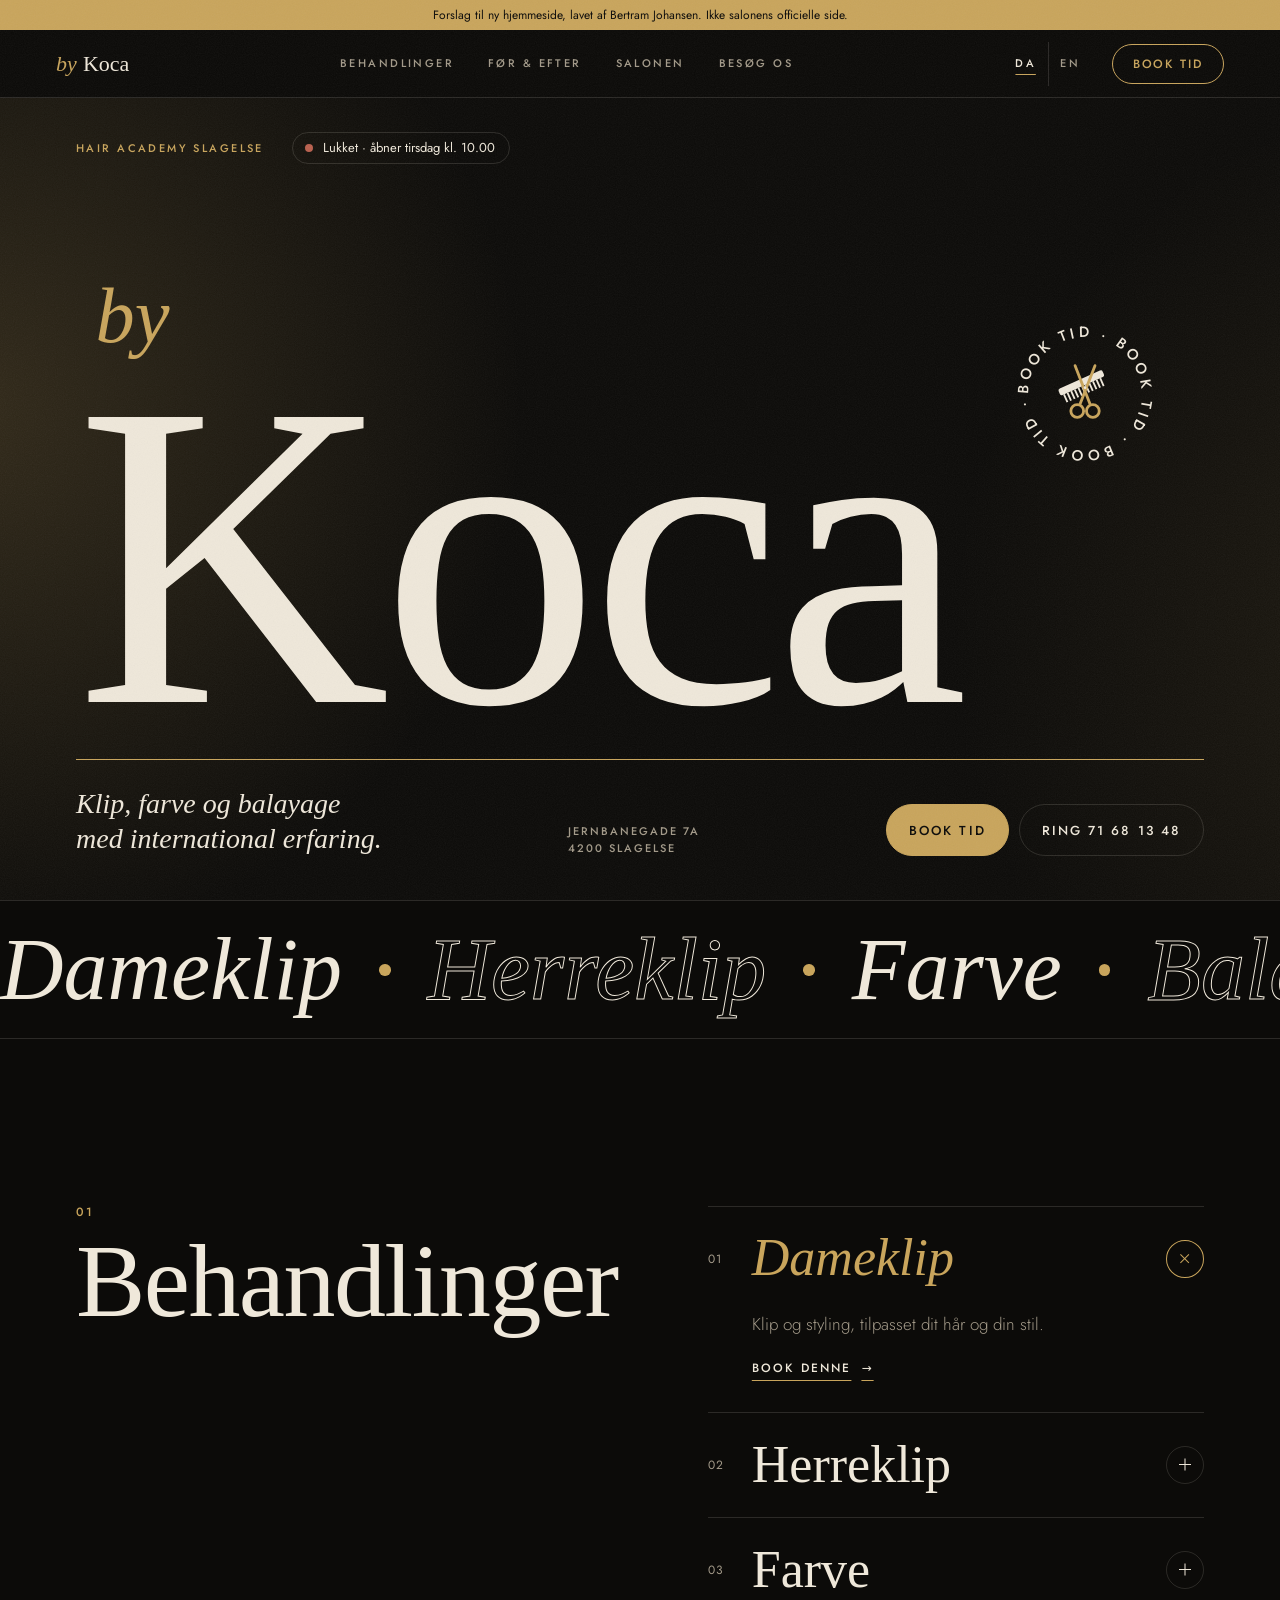
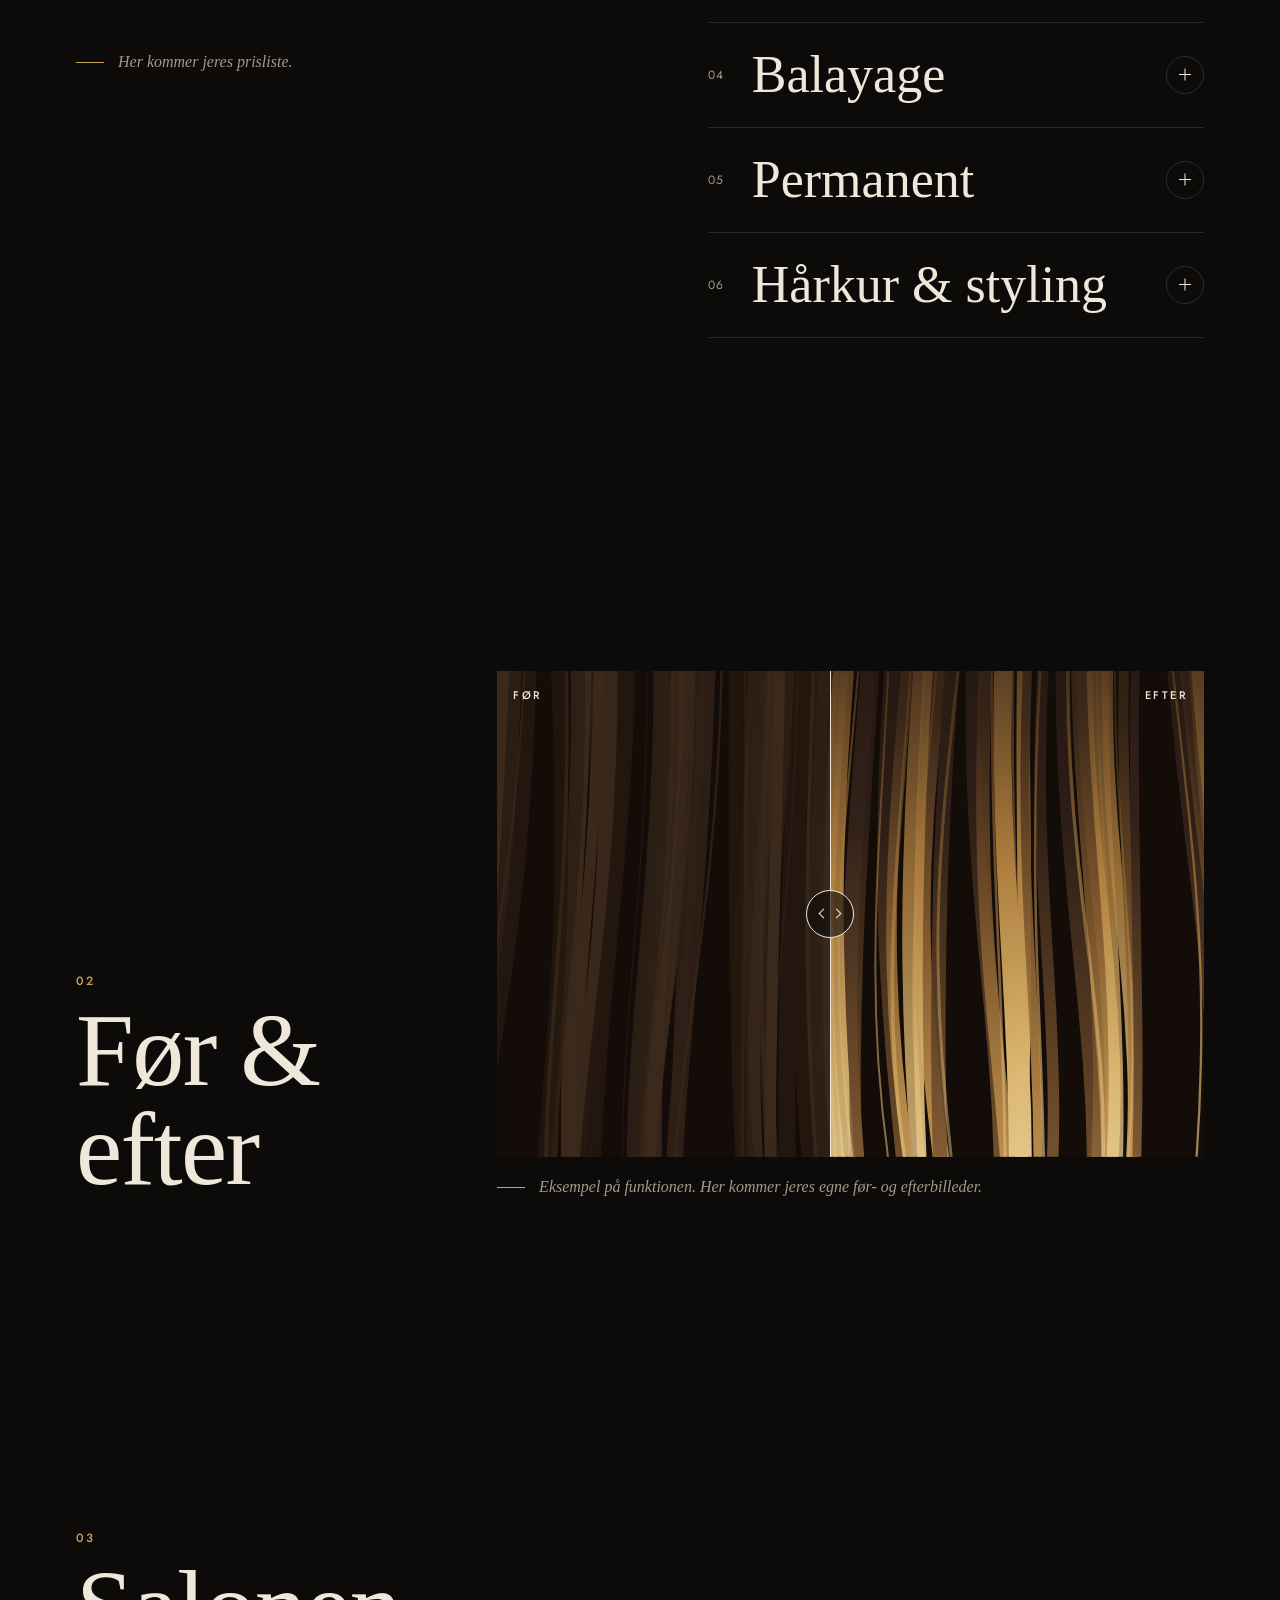
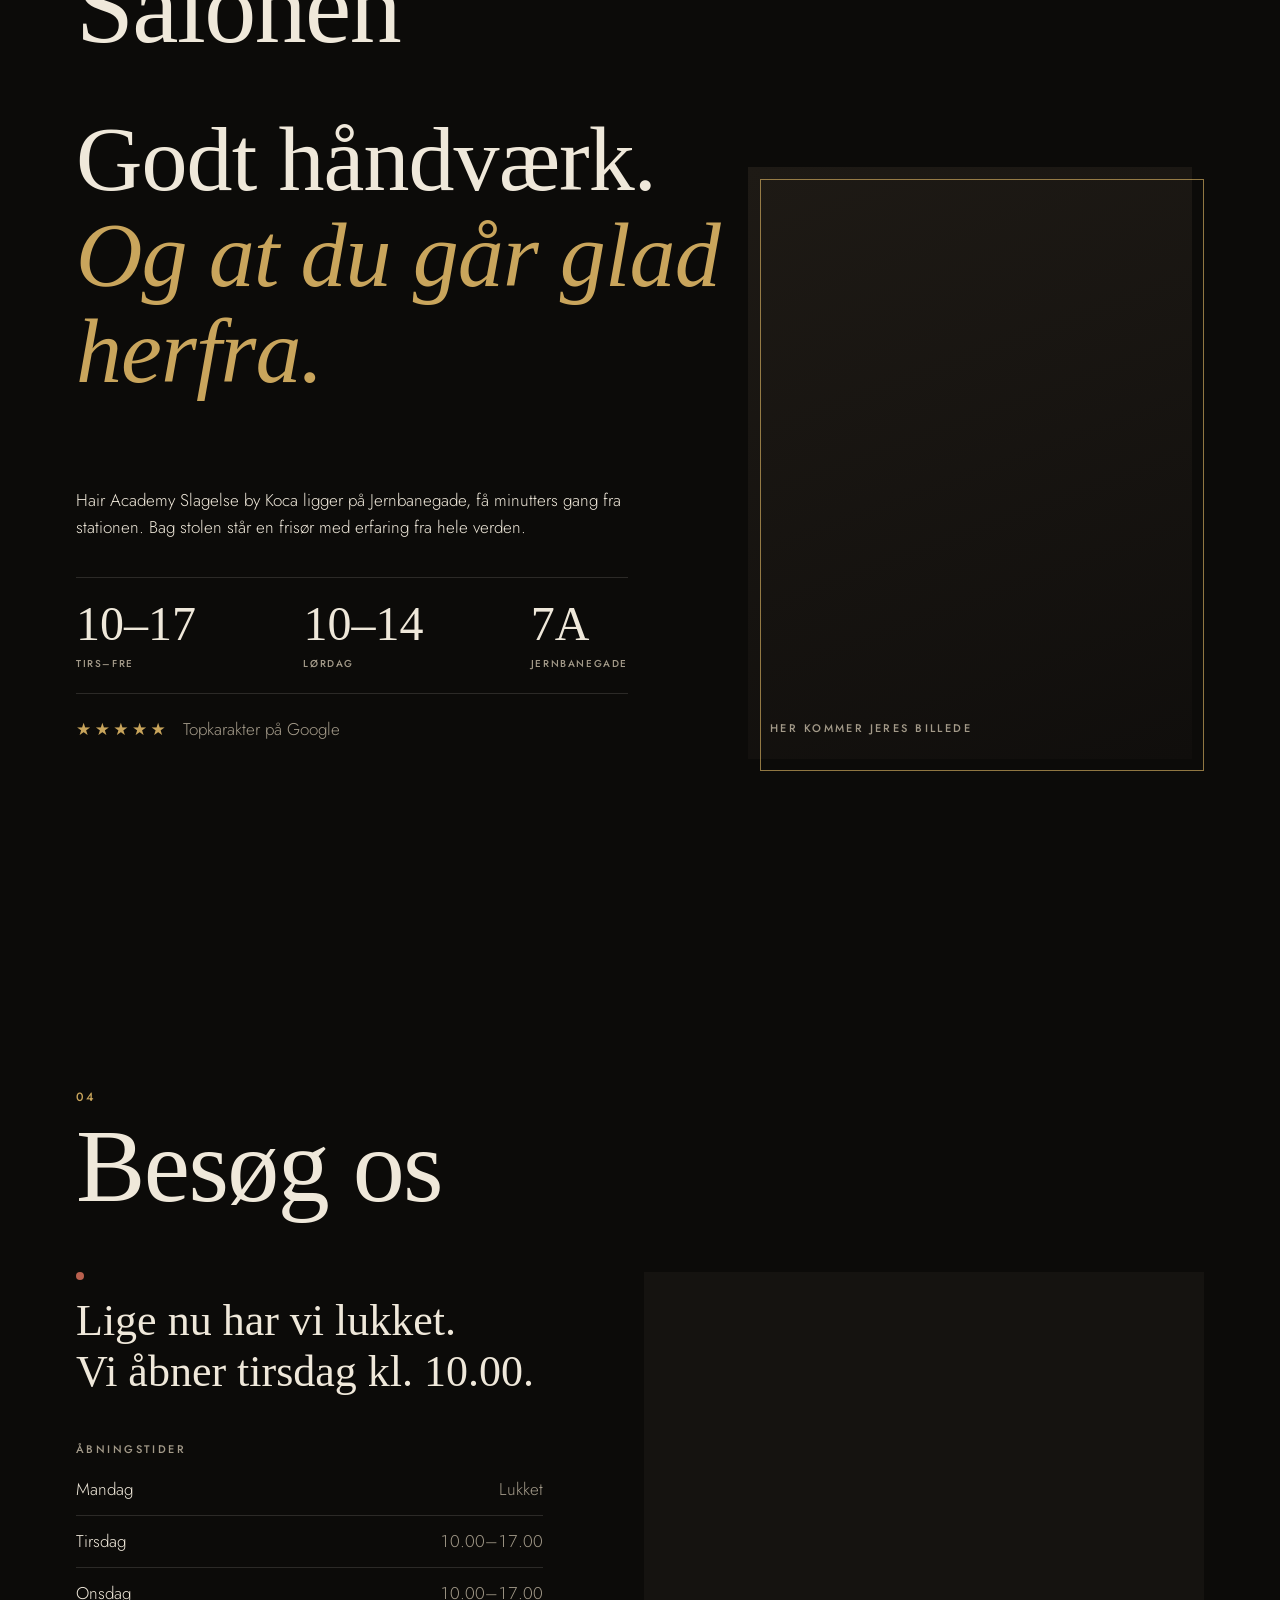
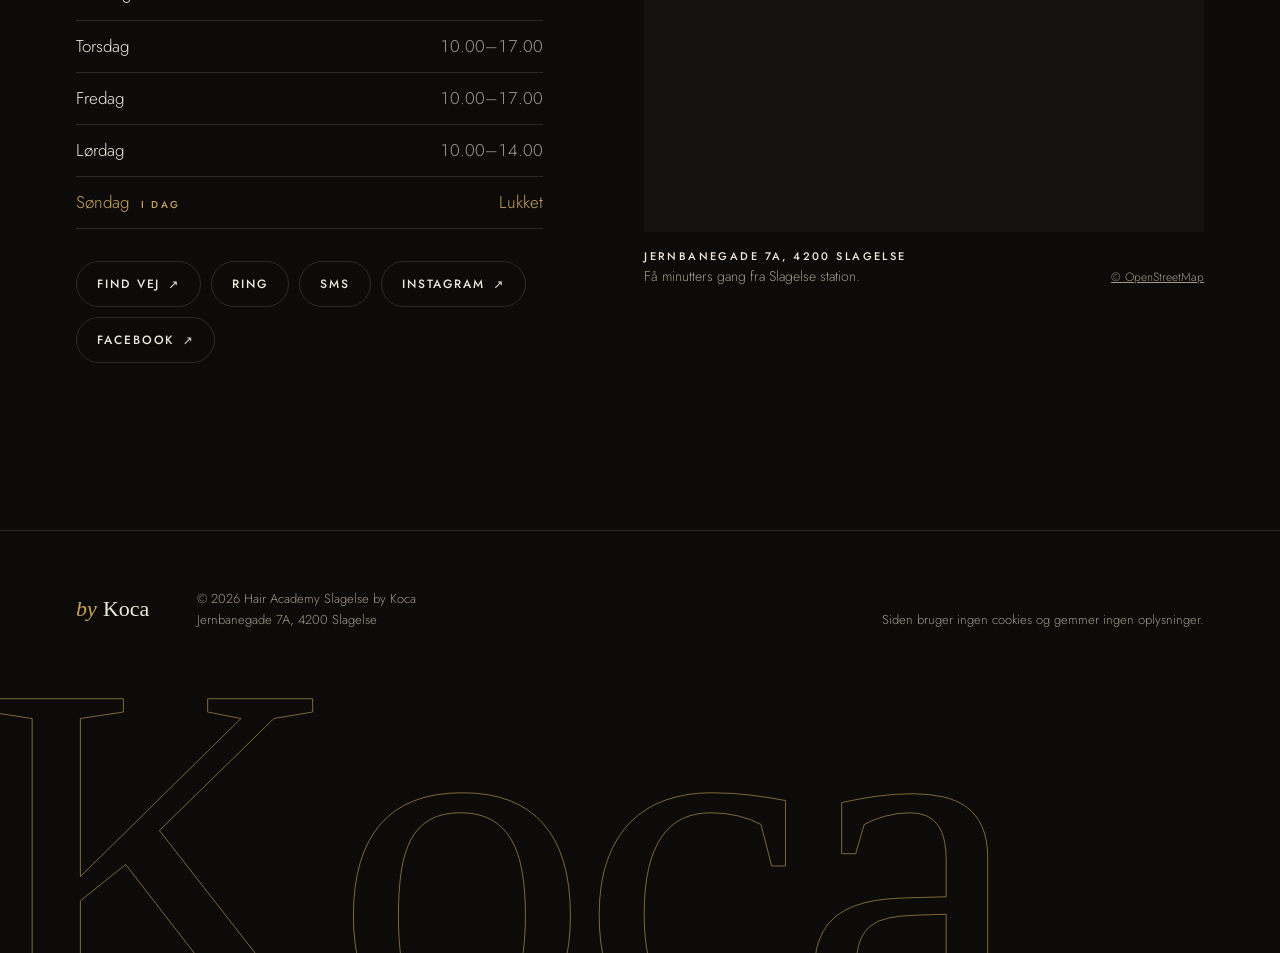
==== commit e7a5e31a: "By Koca: saks og kam fra salonens skilt i Book tid-emblemet Co-Authored-By: Claude Opus 5.5 <noreply" ====
--- a/by-koca/index.html
+++ b/by-koca/index.html
@@ -17,7 +17,7 @@
 <link rel="icon" href="data:image/svg+xml,%3Csvg xmlns='http://www.w3.org/2000/svg' viewBox='0 0 64 64'%3E%3Crect width='64' height='64' rx='14' fill='%230c0b09'/%3E%3Ctext x='32' y='47' text-anchor='middle' font-family='Georgia,serif' font-style='italic' font-size='46' fill='%23c9a55c'%3EK%3C/text%3E%3C/svg%3E">
 <link rel="preconnect" href="https://fonts.bunny.net" crossorigin>
 <link rel="stylesheet" href="https://fonts.bunny.net/css?family=bodoni-moda:400,400i,500i|jost:300,400,500&amp;display=swap">
-<link rel="stylesheet" href="style.css?v=2">
+<link rel="stylesheet" href="style.css?v=3">
 <script type="application/ld+json">
 {
   "@context": "https://schema.org",
@@ -40,7 +40,7 @@
 }
 </script>
 <!-- Small file, loaded here on purpose: it marks the page as "js" before the first paint. -->
-<script src="app.js?v=2"></script>
+<script src="app.js?v=3"></script>
 </head>
 <body>
 <a class="skip" href="#indhold" data-i18n="skip">Spring til indhold</a>
@@ -88,7 +88,18 @@
             <defs><path id="badge-circle" d="M60 60m-46 0a46 46 0 1 1 92 0a46 46 0 1 1-92 0"/></defs>
             <text><textPath href="#badge-circle" textLength="289" data-i18n="badge">BOOK TID · BOOK TID · BOOK TID ·&#160;</textPath></text>
           </svg>
-          <svg class="badge__arrow" viewBox="0 0 24 24" aria-hidden="true" focusable="false"><path d="M6 18 18 6M9 6h9v9"/></svg>
+          <!-- Emblem from the salon's sign: scissors over a comb -->
+          <svg class="badge__emblem" viewBox="0 0 48 48" aria-hidden="true" focusable="false">
+            <g class="badge__comb" transform="rotate(-24 24 22)">
+              <rect x="7" y="13" width="34" height="5" rx="1.5"/>
+              <path d="M9.5 18v6M12.3 18v6M15.1 18v6M17.9 18v6M20.7 18v6M23.5 18v6M26.3 18v6M29.1 18v6M31.9 18v6M34.7 18v6M37.5 18v6"/>
+            </g>
+            <g class="badge__scissors">
+              <path d="M17 4 27.5 31M31 4 20.5 31"/>
+              <circle cx="18.5" cy="36" r="4.5"/><circle cx="29.5" cy="36" r="4.5"/>
+              <circle cx="24" cy="19.5" r="1" class="badge__pin"/>
+            </g>
+          </svg>
         </button>
       </div>
 
--- a/by-koca/style.css
+++ b/by-koca/style.css
@@ -210,9 +210,14 @@
 .badge { position: absolute; right: 0; bottom: calc(var(--word) * .62); display: grid; place-items: center; width: 96px; height: 96px; border-radius: 50%; animation: fade-up 1s .9s var(--ease) both; }
 .badge__ring { position: absolute; inset: 0; width: 100%; height: 100%; animation: spin 28s linear infinite; }
 .badge__ring text { font: 500 12px var(--sans); fill: var(--ivory); transition: fill .3s; }
-.badge__arrow { width: 26px; height: 26px; fill: none; stroke: var(--gold); stroke-width: 1.2; transition: transform .4s var(--ease); }
+/* Emblem from the salon's sign: a cream comb with gold scissors on top */
+.badge__emblem { width: 46%; height: 46%; overflow: visible; transition: transform .5s var(--ease); }
+.badge__comb rect { fill: var(--ivory); }
+.badge__comb path { fill: none; stroke: var(--ivory); stroke-width: 1.3; }
+.badge__scissors { fill: none; stroke: var(--gold); stroke-width: 2; stroke-linecap: round; }
+.badge__pin { fill: var(--ivory); stroke: none; }
 .badge:hover .badge__ring text { fill: var(--gold); }
-.badge:hover .badge__arrow { transform: translate(2px, -2px); }
+.badge:hover .badge__emblem { transform: rotate(-8deg) scale(1.05); }
 
 .hero__rule { height: 1px; margin-block: 20px 18px; background: var(--gold); transform-origin: left; animation: draw 1.5s .45s var(--ease) both; }
 
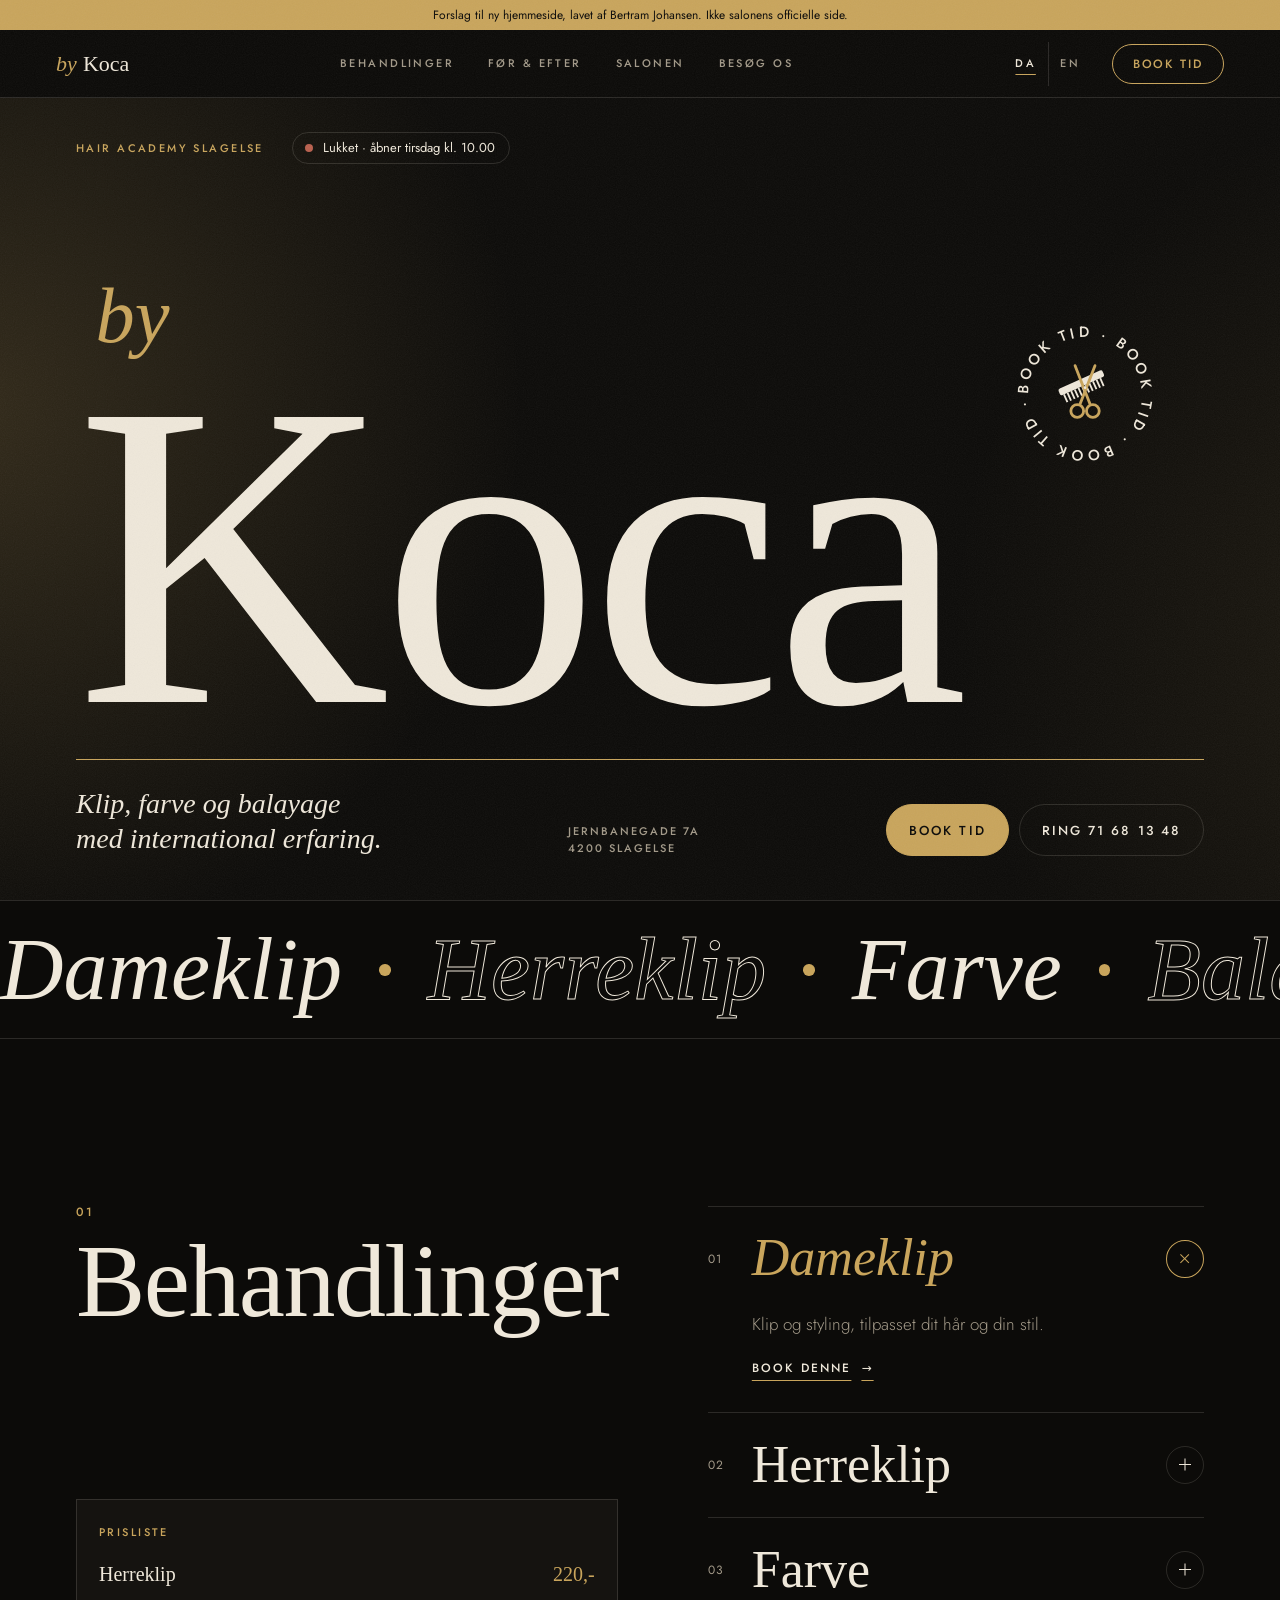
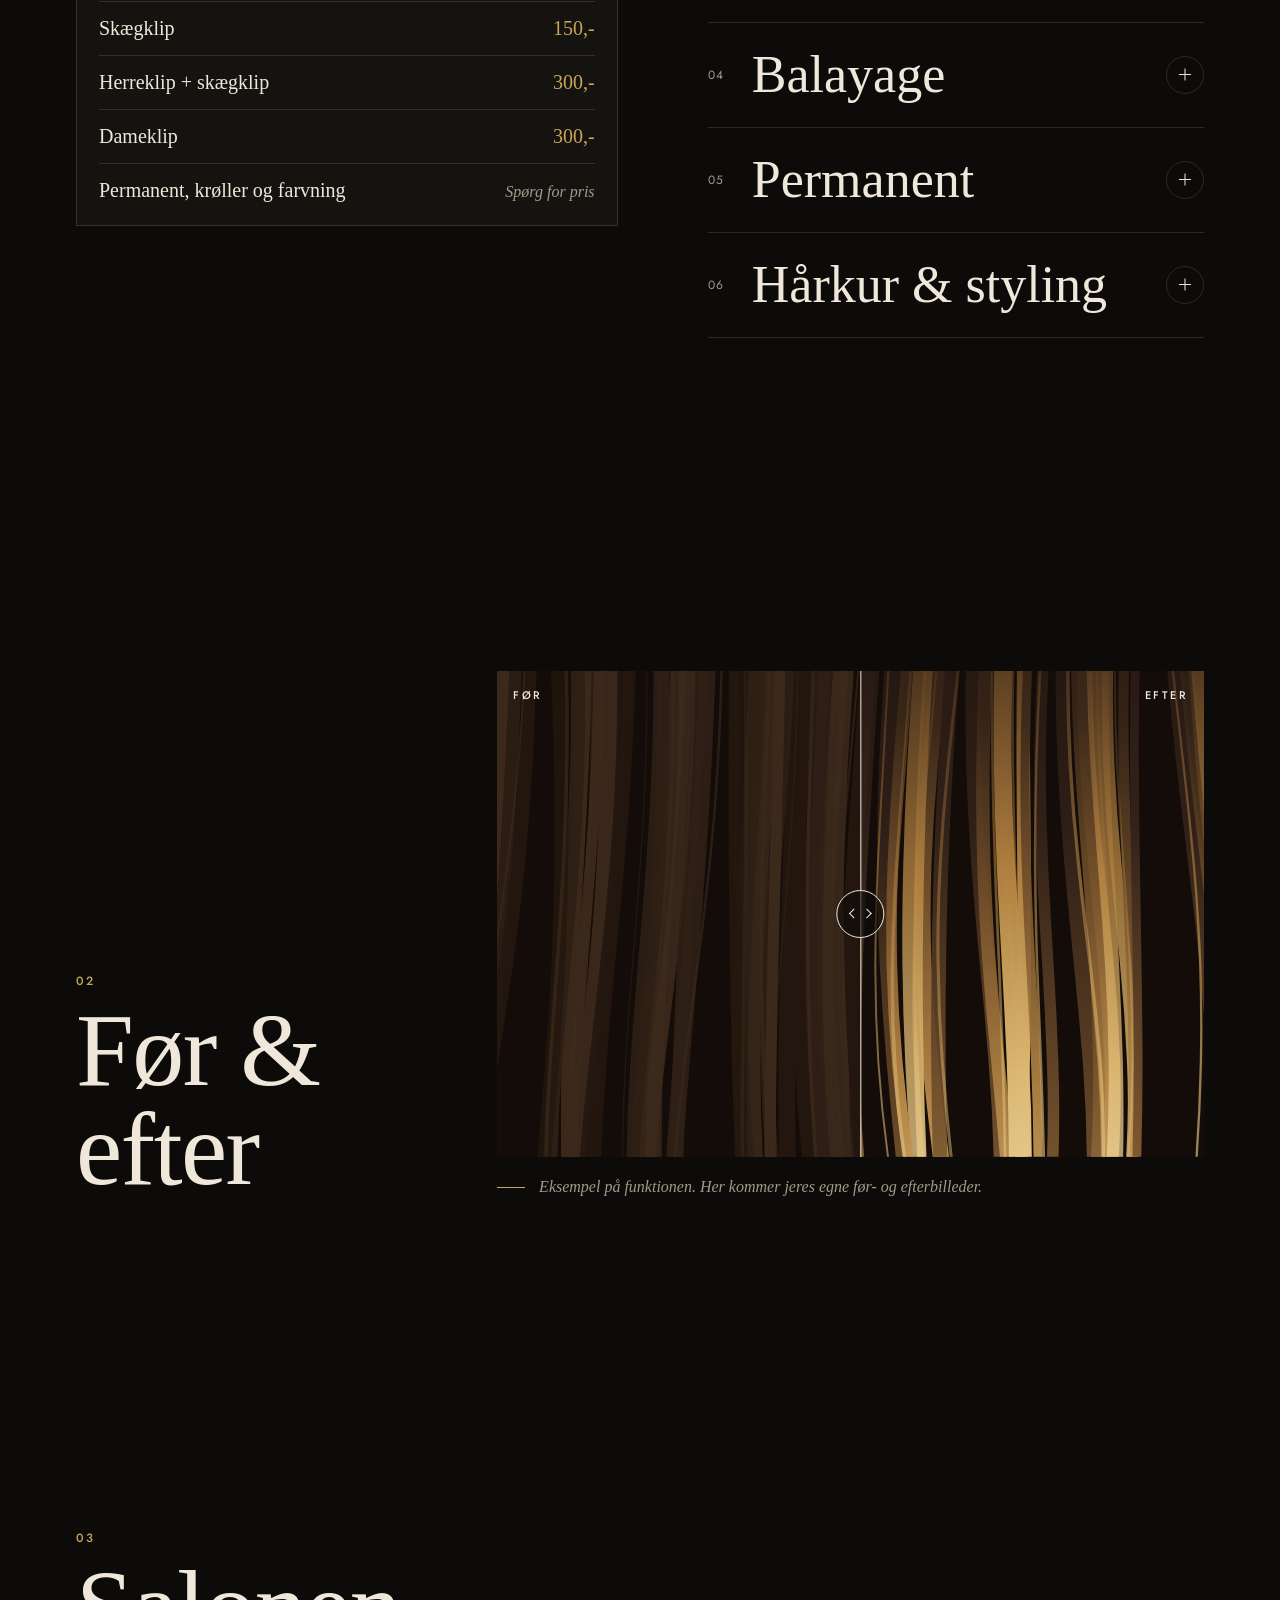
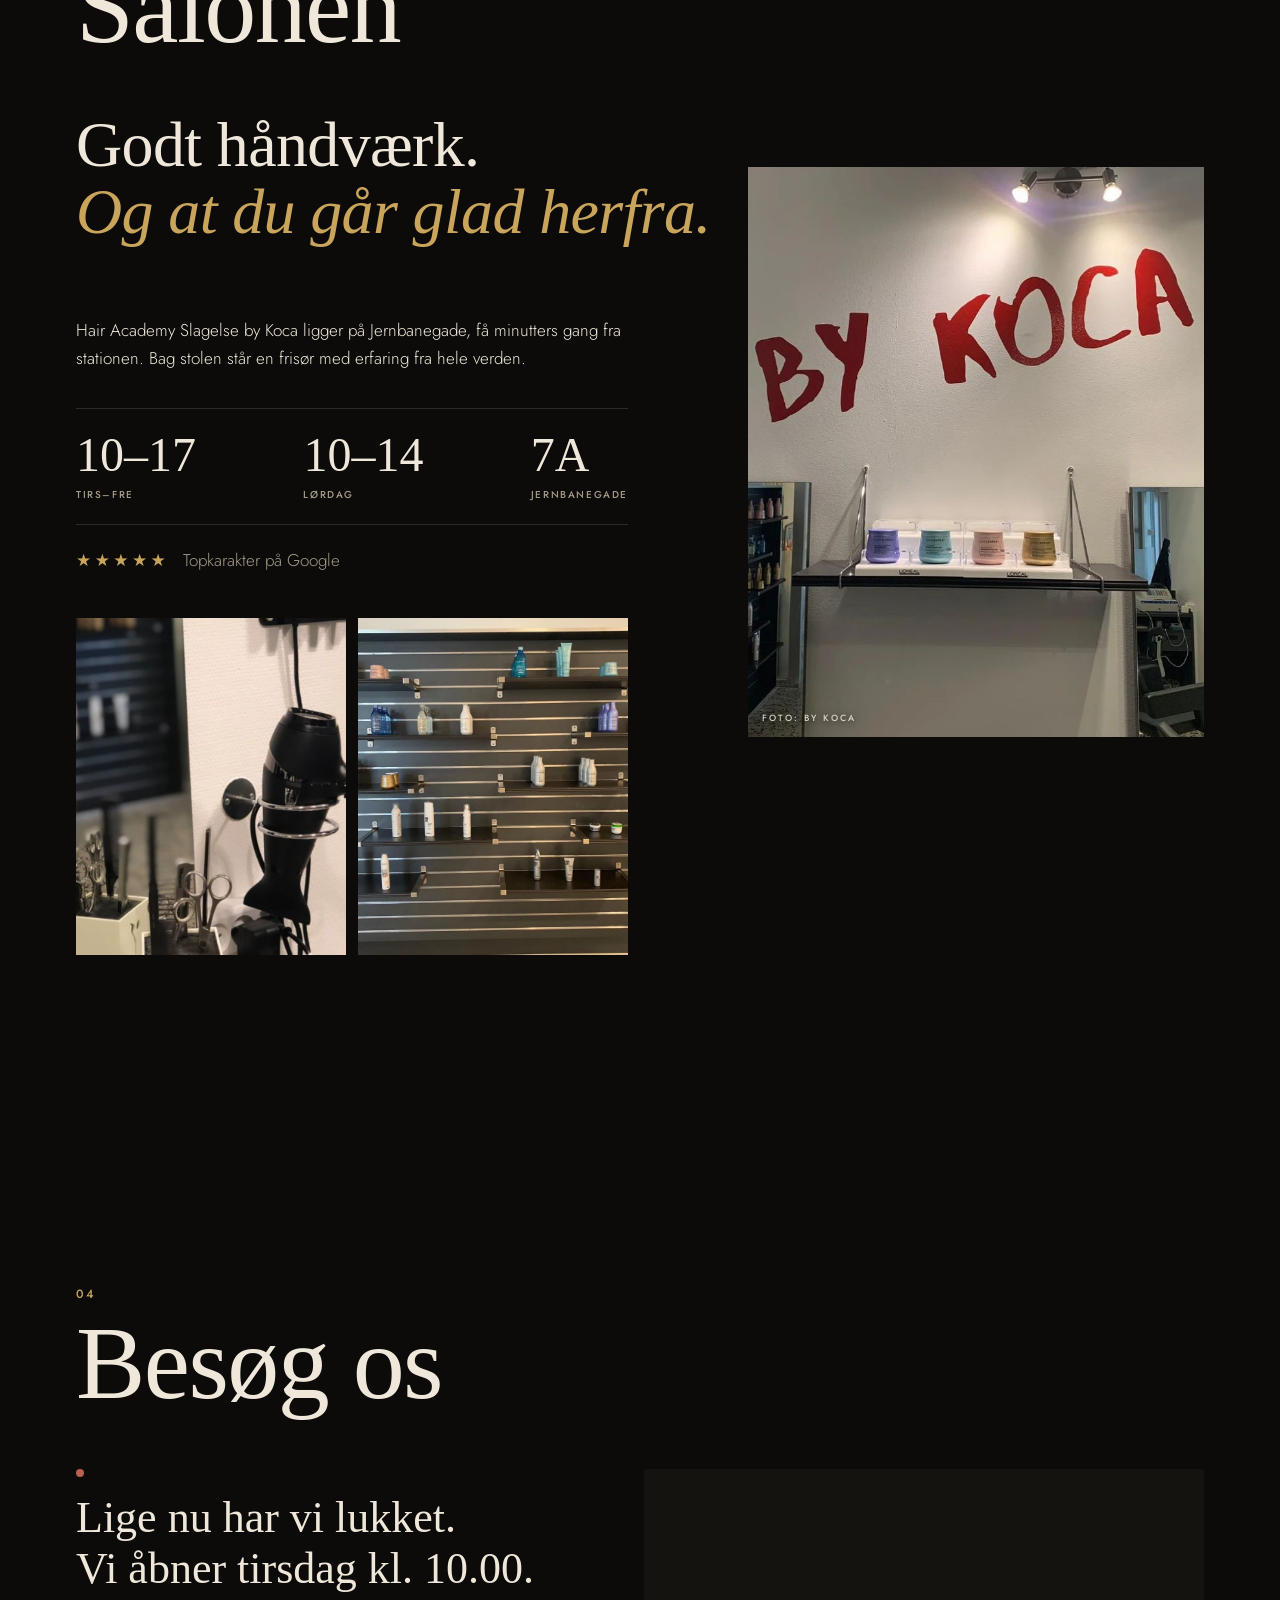
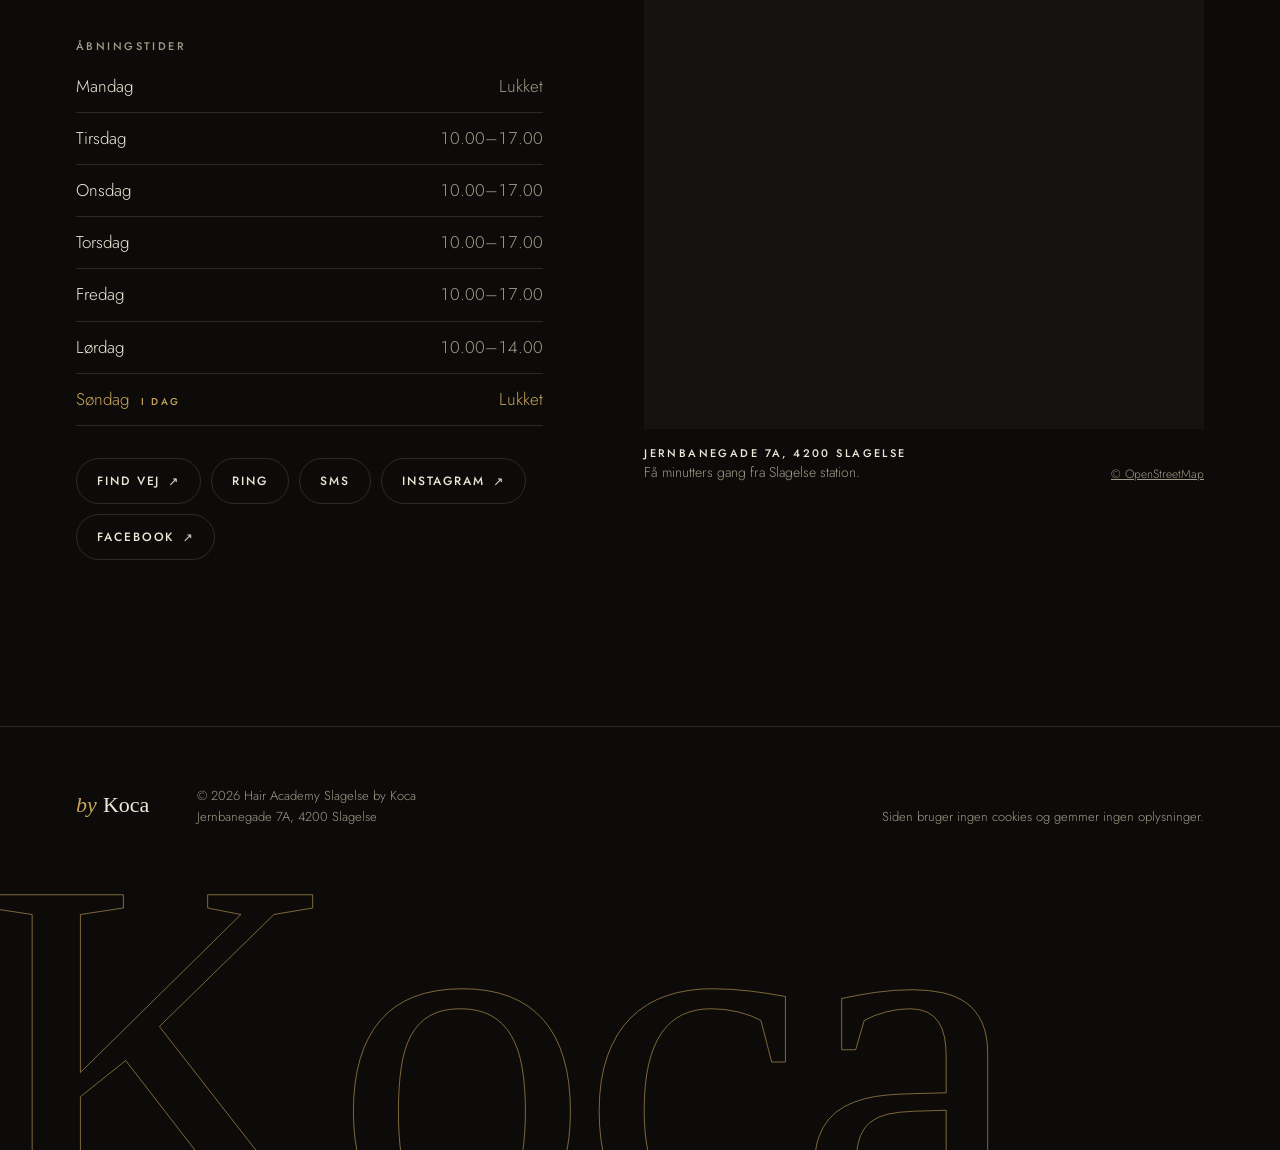
==== commit 43bfd78c: "By Koca: rigtig prisliste og billeder fra salonens Instagram Co-Authored-By: Claude Sonnet 5.5 <nore" ====
--- a/by-koca/index.html
+++ b/by-koca/index.html
@@ -17,7 +17,7 @@
 <link rel="icon" href="data:image/svg+xml,%3Csvg xmlns='http://www.w3.org/2000/svg' viewBox='0 0 64 64'%3E%3Crect width='64' height='64' rx='14' fill='%230c0b09'/%3E%3Ctext x='32' y='47' text-anchor='middle' font-family='Georgia,serif' font-style='italic' font-size='46' fill='%23c9a55c'%3EK%3C/text%3E%3C/svg%3E">
 <link rel="preconnect" href="https://fonts.bunny.net" crossorigin>
 <link rel="stylesheet" href="https://fonts.bunny.net/css?family=bodoni-moda:400,400i,500i|jost:300,400,500&amp;display=swap">
-<link rel="stylesheet" href="style.css?v=3">
+<link rel="stylesheet" href="style.css?v=4">
 <script type="application/ld+json">
 {
   "@context": "https://schema.org",
@@ -40,7 +40,7 @@
 }
 </script>
 <!-- Small file, loaded here on purpose: it marks the page as "js" before the first paint. -->
-<script src="app.js?v=3"></script>
+<script src="app.js?v=4"></script>
 </head>
 <body>
 <a class="skip" href="#indhold" data-i18n="skip">Spring til indhold</a>
@@ -193,8 +193,17 @@
         </div>
       </div>
 
-      <!-- Placeholder for the salon: the price list -->
-      <p class="note treat__note" data-reveal><span data-i18n="priceNote">Her kommer jeres prisliste.</span></p>
+      <!-- The salon's own price list (from their sign) -->
+      <div class="prices" data-reveal>
+        <h3 class="caps prices__h" data-i18n="pricesTitle">Prisliste</h3>
+        <dl>
+          <div><dt data-i18n="p_herre">Herreklip</dt><dd>220,-</dd></div>
+          <div><dt data-i18n="p_skaeg">Skægklip</dt><dd>150,-</dd></div>
+          <div><dt data-i18n="p_herreSkaeg">Herreklip + skægklip</dt><dd>300,-</dd></div>
+          <div><dt data-i18n="p_dame">Dameklip</dt><dd>300,-</dd></div>
+          <div><dt data-i18n="p_permFarve">Permanent, krøller og farvning</dt><dd data-i18n="askPrice">Spørg for pris</dd></div>
+        </dl>
+      </div>
     </div>
   </section>
 
@@ -231,8 +240,11 @@
 
       <p class="salon__quote" data-reveal><span data-i18n="quote1">Godt håndværk.</span> <em data-i18n="quote2">Og at du går glad herfra.</em></p>
 
-      <!-- Placeholder for the salon: a photo of the salon or of Koca -->
-      <div class="salon__photo" data-reveal><span class="caps" data-i18n="photo">Her kommer jeres billede</span></div>
+      <!-- Photo from the salon's Instagram -->
+      <figure class="salon__photo" data-reveal>
+        <img src="vaeg.jpg" width="900" height="879" loading="lazy" decoding="async" alt="Salonen med BY KOCA malet i rødt på væggen" data-i18n-attr="alt:altWall">
+        <figcaption class="caps salon__credit" data-i18n="credit">Foto: by Koca</figcaption>
+      </figure>
 
       <div class="salon__body" data-reveal>
         <p class="salon__text" data-i18n="about">Hair Academy Slagelse by Koca ligger på Jernbanegade, få minutters gang fra stationen. Bag stolen står en frisør med erfaring fra hele verden.</p>
@@ -242,6 +254,11 @@
           <div><dt class="caps">Jernbanegade</dt><dd>7A</dd></div>
         </dl>
         <p class="salon__stars"><span class="stars" aria-hidden="true">★★★★★</span><span data-i18n="google">Topkarakter på Google</span></p>
+        <!-- Two more photos from the salon's Instagram -->
+        <div class="salon__pair">
+          <img src="vaerktoej.jpg" width="900" height="893" loading="lazy" decoding="async" alt="Sakse og føntørrer ved arbejdspladsen" data-i18n-attr="alt:altTools">
+          <img src="produkter.jpg" width="900" height="895" loading="lazy" decoding="async" alt="Væg med hårplejeprodukter fra L'Oréal" data-i18n-attr="alt:altProducts">
+        </div>
       </div>
     </div>
   </section>
--- a/by-koca/style.css
+++ b/by-koca/style.css
@@ -276,13 +276,20 @@
 .js .acc__in { visibility: hidden; transition: visibility 0s .5s; }
 .js .is-open .acc__panel { grid-template-rows: 1fr; }
 .js .is-open .acc__in { visibility: visible; transition-delay: 0s; }
-.treat__note { margin-top: 28px; }
+/* The salon's own price list */
+.prices { margin-top: 40px; padding: 24px 22px 8px; border: 1px solid var(--line); background: var(--panel); }
+.prices__h { margin-bottom: 8px; color: var(--gold); }
+.prices dl div { display: flex; justify-content: space-between; align-items: baseline; gap: 16px; padding-block: 14px; border-bottom: 1px solid var(--line); }
+.prices dl div:last-child { border-bottom: 0; }
+.prices dt { font: 400 1.25rem/1.25 var(--serif); }
+.prices dd { flex: none; font: 400 1.25rem/1.25 var(--serif); color: var(--gold); font-variant-numeric: tabular-nums; }
+.prices dd[data-i18n] { font: italic 400 1rem/1.3 var(--serif); color: var(--muted); text-align: right; }
 
 @media (min-width: 900px) {
   .treat__grid { display: grid; grid-template-columns: 5fr 7fr; column-gap: 8%; align-items: start; }
   .treat__grid .sec__head { position: sticky; top: 120px; }
   .acc { grid-column: 2; grid-row: 1 / span 2; }
-  .treat__note { grid-column: 1; margin-top: 0; }
+  .prices { grid-column: 1; margin-top: 0; align-self: start; }
   .acc__btn { min-height: 104px; }
 }
 
@@ -329,22 +336,25 @@
 .salon__quote span, .salon__quote em { display: block; }
 .salon__quote em { color: var(--gold); }
 /* Photo placeholder: dark panel with a thin gold frame set off from it */
-.salon__photo { position: relative; display: flex; align-items: flex-end; aspect-ratio: 3 / 4; margin-left: 18%; padding: 22px; background: linear-gradient(160deg, #1e1a15, #100e0c); color: var(--muted); }
-.salon__photo::before { content: ""; position: absolute; inset: 12px -12px -12px 12px; border: 1px solid var(--gold); opacity: .7; pointer-events: none; }
+.salon__photo { position: relative; aspect-ratio: 4 / 5; overflow: hidden; background: var(--panel); }
+.salon__photo img { position: relative; z-index: 1; display: block; width: 100%; height: 100%; object-fit: cover; object-position: 71% 0; }
+.salon__credit { position: absolute; z-index: 2; left: 14px; bottom: 12px; font-size: .5625rem; color: rgba(239, 232, 218, .85); text-shadow: 0 1px 6px rgba(0, 0, 0, .6); }
 .salon__body { margin-top: 56px; }
 .salon__text { max-width: 34em; }
 .facts { display: flex; justify-content: space-between; gap: 12px; margin-top: 36px; padding-block: 22px; border-block: 1px solid var(--line); }
 .facts div { display: flex; flex-direction: column-reverse; gap: 8px; }
 .facts dd { font: 400 clamp(1.75rem, 8vw, 3rem)/1 var(--serif); }
 .facts dt { font-size: .625rem; letter-spacing: .16em; color: var(--muted); }
+.salon__pair { display: grid; grid-template-columns: 1fr 1fr; gap: 12px; margin-top: 44px; }
+.salon__pair img { display: block; width: 100%; height: auto; aspect-ratio: 4 / 5; object-fit: cover; }
 .salon__stars { display: flex; flex-wrap: wrap; align-items: center; gap: 6px 14px; margin-top: 22px; color: var(--muted); }
 .stars { font-family: var(--sans); letter-spacing: .2em; color: var(--gold); }
 
 @media (min-width: 900px) {
   .salon__grid { display: grid; grid-template-columns: repeat(12, 1fr); column-gap: 24px; align-items: start; }
   .salon__grid .sec__head { grid-column: 1 / -1; }
-  .salon__quote { grid-column: 1 / 10; grid-row: 2; margin: 0; }
-  .salon__photo { grid-column: 8 / 13; grid-row: 2 / span 2; margin: 3.2em 12px 0 0; }
+  .salon__quote { grid-column: 1 / 8; grid-row: 2; margin: 0; font-size: clamp(3rem, 5vw, 4.5rem); }
+  .salon__photo { grid-column: 8 / 13; grid-row: 2 / span 2; margin-top: 3.2em; }
   .salon__body { grid-column: 1 / 7; grid-row: 3; margin-top: 72px; }
 }
 
